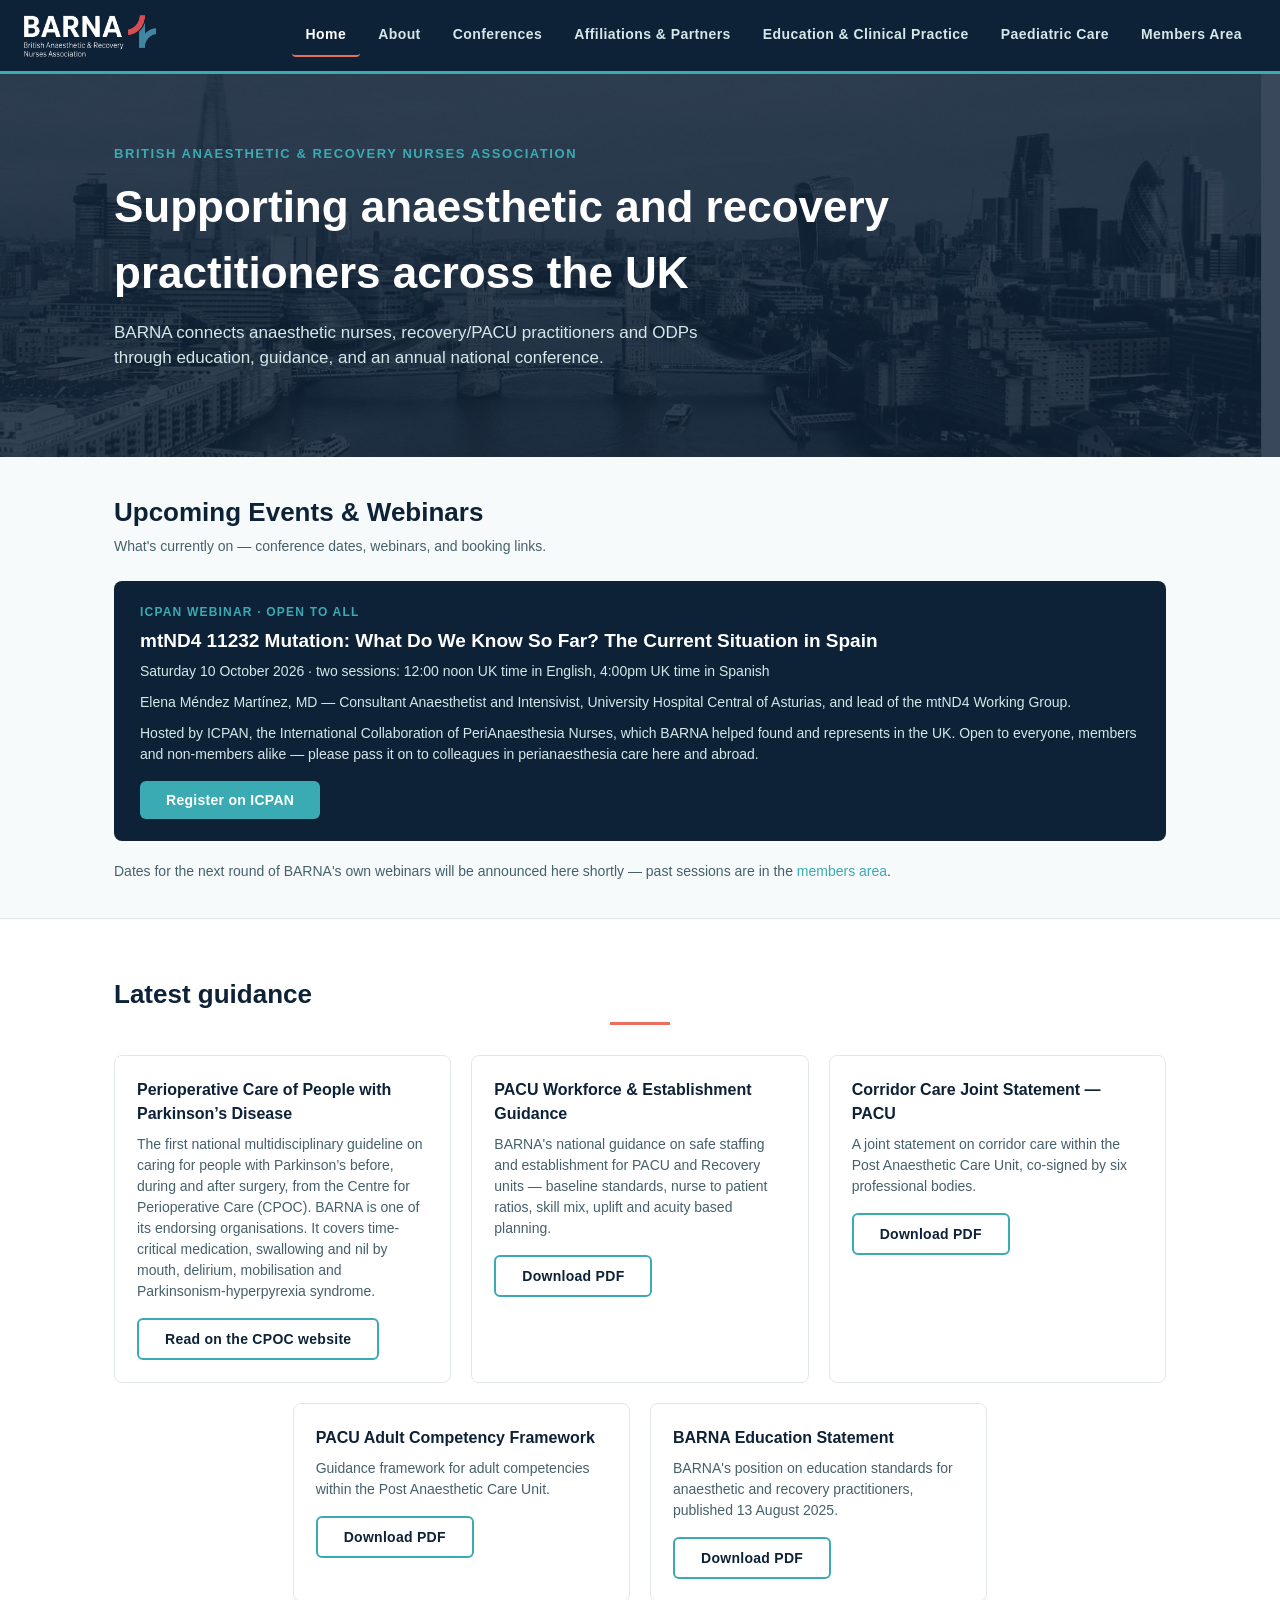
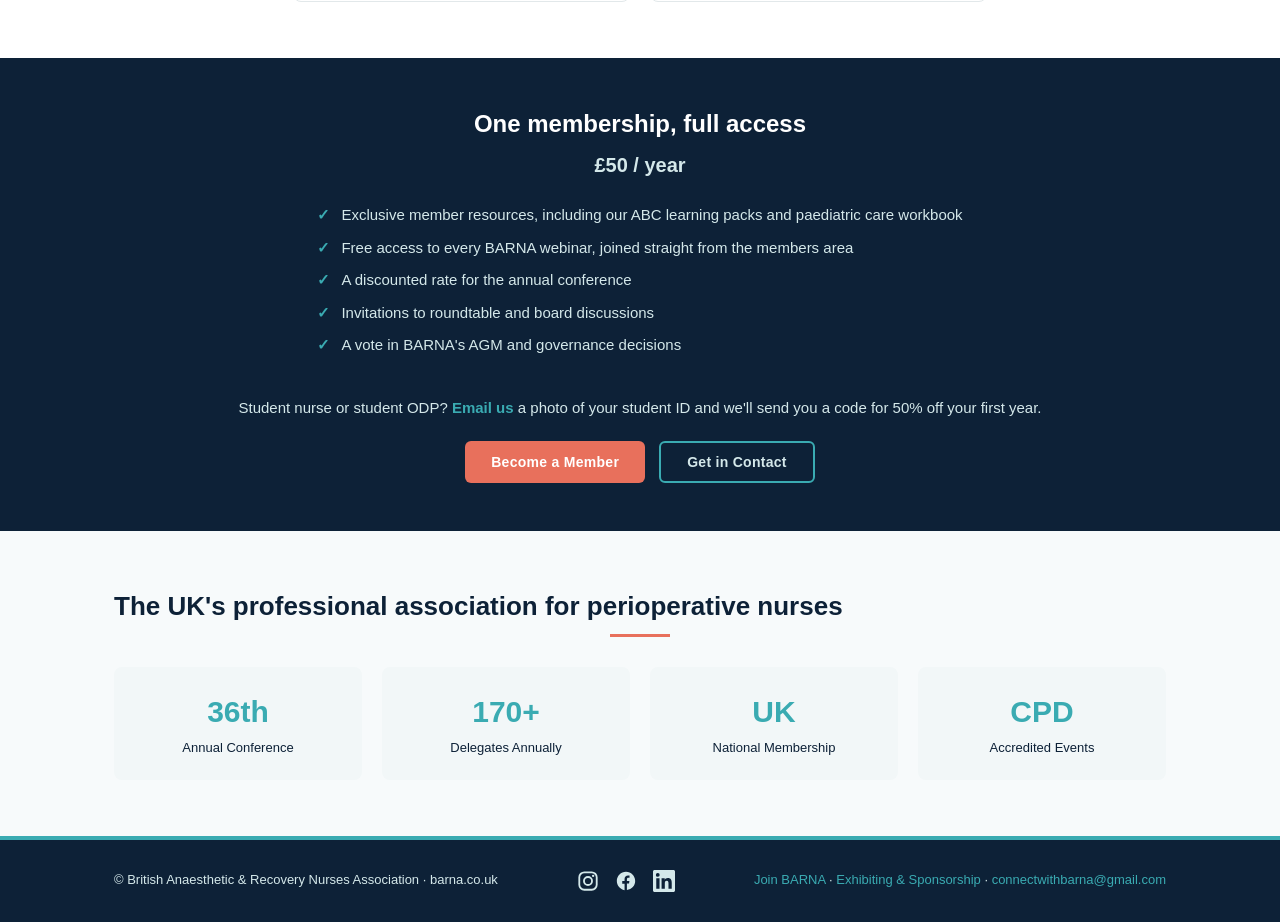
==== index.html @ 49cfc8c9 "Lay out Latest guidance as three per row, short row centred Five cards in an auto-fit grid gave four" ====
<!DOCTYPE html>
<html lang="en">
<head>
<meta charset="UTF-8">
<meta name="viewport" content="width=device-width, initial-scale=1.0">
<title>BARNA — British Anaesthetic &amp; Recovery Nurses Association</title>
<link rel="stylesheet" href="css/style.css">
<script data-memberstack-app="app_cmrummrg0005e0su88onb4fmk"
        src="https://static.memberstack.com/scripts/v2/memberstack.js"
        type="text/javascript">
</script>
</head>
<body>

<!-- ============ SHARED HEADER — paste identically at the top of every page ============ -->
<header class="site-header">
  <div class="nav-inner">
    <a class="logo-link" href="index.html">
      <img src="images/barna-logo.png" alt="BARNA — British Anaesthetic & Recovery Nurses Association">
    </a>
    <nav class="site-nav">
      <ul>
        <li><a href="index.html" class="current">Home</a></li>
        <li><a href="about.html">About</a></li>
        <li><a href="conferences.html">Conferences</a></li>
        <li><a href="affiliations.html">Affiliations &amp; Partners</a></li>
        <li><a href="education-clinical.html">Education &amp; Clinical Practice</a></li>
        <li><a href="paediatric.html">Paediatric Care</a></li>
        <li><a href="members.html">Members Area</a></li>
      </ul>
    </nav>
  </div>
</header>
<!-- ============ END SHARED HEADER ============ -->


<!-- ============ HERO ============ -->
<section class="hero">
  <div class="wrap">
    <div class="hero-eyebrow">BRITISH ANAESTHETIC &amp; RECOVERY NURSES ASSOCIATION</div>
    <h1>Supporting anaesthetic and recovery<br>practitioners across the UK</h1>
    <p class="lead">
      BARNA connects anaesthetic nurses, recovery/PACU practitioners and ODPs
      through education, guidance, and an annual national conference.
    </p>
  </div>
</section>


<!-- ============================================================
     EVENTS & WEBINARS — this is now THE one place to update.
     Add a notice-card block for each live conference/webinar,
     delete it once it's passed. Nothing else on the site needs
     touching when an event changes.
     ============================================================ -->
<section class="notices">
  <div class="wrap">
    <h2 class="section-title" style="margin-bottom:4px;">Upcoming Events &amp; Webinars</h2>
    <p style="color:#45606b; font-size:14px; margin:0 0 24px;">What's currently on — conference dates, webinars, and booking links.</p>

    <!-- EDIT: one notice-card per live event. Copy the block below for each event, delete it once it's passed.
         When nothing is on, leave the "coming soon" card in its place so the section is never empty.

    <div class="notice-card">
      <div>
        <div class="label">UPCOMING WEBINAR</div>
        <h3>Webinar title</h3>
        <p>Day DD Month YYYY &middot; Online via Microsoft Teams</p>
      </div>
      <a href="members.html" class="btn btn-teal">Join in the members area</a>
    </div>
    -->

    <!-- NOTE: this ICPAN webinar is deliberately repeated in the members area on
         members.html ("Upcoming Partner Webinar"). ICPAN asked for it to be shared as
         widely as possible, so it is public here as well as gated there. It is the one
         event that lives in two places — delete BOTH blocks once 10 Oct 2026 has passed. -->
    <div class="notice-card">
      <div>
        <div class="label">ICPAN WEBINAR &middot; OPEN TO ALL</div>
        <h3>mtND4 11232 Mutation: What Do We Know So Far? The Current Situation in Spain</h3>
        <p>Saturday 10 October 2026 &middot; two sessions: 12:00 noon UK time in English, 4:00pm UK time in Spanish</p>
        <p style="margin-top:10px;">Elena M&eacute;ndez Mart&iacute;nez, MD &mdash; Consultant Anaesthetist and Intensivist, University Hospital Central of Asturias, and lead of the mtND4 Working Group.</p>
        <p style="margin-top:10px;">Hosted by ICPAN, the International Collaboration of PeriAnaesthesia Nurses, which BARNA helped found and represents in the UK. Open to everyone, members and non-members alike &mdash; please pass it on to colleagues in perianaesthesia care here and abroad.</p>
      </div>
      <a href="https://www.icpan.org/webinar---10-oct-2026.html" target="_blank" rel="noopener" class="btn btn-teal">Register on ICPAN</a>
    </div>

    <p style="color:#45606b; font-size:14px; margin:20px 0 0;">Dates for the next round of BARNA's own webinars will be announced here shortly &mdash; past sessions are in the <a href="members.html" style="color:var(--teal);">members area</a>.</p>
  </div>
</section>


<!-- ============ RESOURCES / DOWNLOADS ============ -->
<section>
  <div class="wrap">
    <h2 class="section-title">Latest guidance</h2>
    <hr class="section-divider">
    <div class="resource-grid guidance-grid">
      <div class="resource-card">
        <h4>Perioperative Care of People with Parkinson&rsquo;s Disease</h4>
        <p>The first national multidisciplinary guideline on caring for people with Parkinson&rsquo;s before, during and after surgery, from the Centre for Perioperative Care (CPOC). BARNA is one of its endorsing organisations. It covers time-critical medication, swallowing and nil by mouth, delirium, mobilisation and Parkinsonism-hyperpyrexia syndrome.</p>
        <a href="https://www.cpoc.org.uk/guidelines-resources-guidelines/clinical-guideline-perioperative-care-people-parkinsons-disease" class="btn btn-outline" style="color:var(--navy); border-color:var(--teal);" target="_blank" rel="noopener">Read on the CPOC website</a>
      </div>
      <div class="resource-card">
        <h4>PACU Workforce &amp; Establishment Guidance</h4>
        <p>BARNA's national guidance on safe staffing and establishment for PACU and Recovery units &mdash; baseline standards, nurse to patient ratios, skill mix, uplift and acuity based planning.</p>
        <a href="files/barna_workforce_establishment_guidance_pacu_2026.pdf" class="btn btn-outline" style="color:var(--navy); border-color:var(--teal);" target="_blank" rel="noopener">Download PDF</a>
      </div>
      <div class="resource-card">
        <h4>Corridor Care Joint Statement — PACU</h4>
        <p>A joint statement on corridor care within the Post Anaesthetic Care Unit, co-signed by six professional bodies.</p>
        <a href="files/barna_joint_statement_corridor_care_pacu_2026.pdf" class="btn btn-outline" style="color:var(--navy); border-color:var(--teal);" target="_blank" rel="noopener">Download PDF</a>
      </div>
      <div class="resource-card">
        <h4>PACU Adult Competency Framework</h4>
        <p>Guidance framework for adult competencies within the Post Anaesthetic Care Unit.</p>
        <a href="files/adult_pacu_competencies_barna.pdf" class="btn btn-outline" style="color:var(--navy); border-color:var(--teal);" target="_blank" rel="noopener">Download PDF</a>
      </div>
      <div class="resource-card">
        <h4>BARNA Education Statement</h4>
        <p>BARNA's position on education standards for anaesthetic and recovery practitioners, published 13 August 2025.</p>
        <a href="assets/documents/barna_-_education_statement_-_final_version_13.08.2025.pdf" class="btn btn-outline" style="color:var(--navy); border-color:var(--teal);" target="_blank" rel="noopener">Download PDF</a>
      </div>
    </div>
  </div>
</section>


<!-- ============ CTA BAND ============ -->
<section class="cta-band">
  <div class="wrap">
    <h2>One membership, full access</h2>
    <p class="cta-price">£50 / year</p>
    <ul class="cta-benefits">
      <li>Exclusive member resources, including our ABC learning packs and paediatric care workbook</li>
      <li>Free access to every BARNA webinar, joined straight from the members area</li>
      <li>A discounted rate for the annual conference</li>
      <li>Invitations to roundtable and board discussions</li>
      <li>A vote in BARNA's AGM and governance decisions</li>
    </ul>
    <p class="cta-student">Student nurse or student ODP? <a href="mailto:barnamemsec@gmail.com?subject=Student%20discount%20code">Email us</a> a photo of your student ID and we'll send you a code for 50% off your first year.</p>
    <div class="cta-actions">
      <a data-ms-modal="signup" data-ms-redirect="current-url" data-ms-price:add="prc_annual-barna-membership-3y5t08ng" href="#" class="btn btn-coral">Become a Member</a>
      <!-- EDIT: mailto works for a simple contact button; swap for a contact page link if you build one later -->
      <a href="mailto:connectwithbarna@gmail.com" class="btn btn-outline">Get in Contact</a>
    </div>
  </div>
</section>


<!-- ============ ABOUT / STATS ============ -->
<section style="background:#F7FAFB;">
  <div class="wrap">
    <h2 class="section-title">The UK's professional association for perioperative nurses</h2>
    <hr class="section-divider">
    <div class="stats-grid">
      <div class="stat-card"><div class="big">36th</div><div class="small">Annual Conference</div></div>
      <div class="stat-card"><div class="big">170+</div><div class="small">Delegates Annually</div></div>
      <div class="stat-card"><div class="big">UK</div><div class="small">National Membership</div></div>
      <div class="stat-card"><div class="big">CPD</div><div class="small">Accredited Events</div></div>
    </div>
  </div>
</section>


<!-- ============ SHARED FOOTER — paste identically at the bottom of every page ============ -->
<footer class="site-footer">
  <div class="wrap footer-inner">
    <div>&copy; British Anaesthetic &amp; Recovery Nurses Association &middot; barna.co.uk</div>

    <!-- Social links — icons are inline SVG so there are no extra image files
         to load and they inherit the brand colours from css/style.css -->
    <div class="footer-social">
      <a href="https://www.instagram.com/barnauknurses" target="_blank" rel="noopener" aria-label="BARNA on Instagram" title="Instagram">
        <svg viewBox="0 0 24 24" aria-hidden="true" focusable="false" fill="none" stroke="currentColor" stroke-width="2">
          <rect x="2.5" y="2.5" width="19" height="19" rx="5.5"/>
          <circle cx="12" cy="12" r="4.4"/>
          <circle cx="17.6" cy="6.4" r="1.3" fill="currentColor" stroke="none"/>
        </svg>
      </a>
      <a href="https://www.facebook.com/share/1EL6rZkJUF/" target="_blank" rel="noopener" aria-label="BARNA on Facebook" title="Facebook">
        <svg viewBox="0 0 24 24" aria-hidden="true" focusable="false" fill="currentColor">
          <path d="M22 12.06C22 6.5 17.52 2 12 2S2 6.5 2 12.06c0 5 3.66 9.15 8.44 9.94v-7.03H7.9v-2.9h2.54V9.85c0-2.51 1.49-3.9 3.77-3.9.78 0 1.63.14 1.63.14v2.46h-1.24c-1.22 0-1.6.76-1.6 1.54v1.85h2.72l-.43 2.9h-2.29v7.03C18.34 21.21 22 17.06 22 12.06Z"/>
        </svg>
      </a>
      <a href="https://www.linkedin.com/company/barna-british-anaesthetic-recovery-nurses-association/" target="_blank" rel="noopener" aria-label="BARNA on LinkedIn" title="LinkedIn">
        <svg viewBox="0 0 24 24" aria-hidden="true" focusable="false" fill="currentColor">
          <path d="M20.45 20.45h-3.56v-5.57c0-1.33-.03-3.04-1.85-3.04-1.86 0-2.14 1.45-2.14 2.94v5.67H9.35V9h3.41v1.56h.05c.47-.9 1.63-1.85 3.36-1.85 3.6 0 4.27 2.37 4.27 5.45v6.29ZM5.34 7.43a2.07 2.07 0 1 1 0-4.13 2.07 2.07 0 0 1 0 4.13Zm1.78 13.02H3.55V9h3.57v11.45ZM22.22 0H1.77C.79 0 0 .77 0 1.72v20.56C0 23.23.79 24 1.77 24h20.45c.98 0 1.78-.77 1.78-1.72V1.72C24 .77 23.2 0 22.22 0Z"/>
        </svg>
      </a>
    </div>

    <div>
      <a href="#" data-ms-modal="signup" data-ms-price:add="prc_annual-barna-membership-3y5t08ng" data-ms-redirect="current-url">Join BARNA</a> &middot;
      <!-- links straight to Adela's email for exhibition/sponsorship enquiries -->
      <a href="mailto:danciuadela@gmail.com">Exhibiting &amp; Sponsorship</a> &middot;
      <a href="mailto:connectwithbarna@gmail.com">connectwithbarna@gmail.com</a>
    </div>
  </div>
</footer>
<!-- ============ END SHARED FOOTER ============ -->

</body>
</html>
---- css/style.css ----
/* ============================================
   BARNA site — shared stylesheet
   Used by every page. Edit once here, and every
   page that links to this file updates together.
   ============================================ */

:root {
  --navy: #0D2137;
  --navy-light: #16324c;
  --teal: #3AABB2;
  --coral: #E8705C;
  --offwhite: #D4E8EA;
  --font: Calibri, "Trebuchet MS", Arial, sans-serif;
  --max-width: 1100px;
}

* { box-sizing: border-box; }

body {
  margin: 0;
  font-family: var(--font);
  background: #ffffff;
  color: var(--navy);
  line-height: 1.5;
}

img { max-width: 100%; display: block; }

a { color: inherit; text-decoration: none; }

.wrap {
  max-width: var(--max-width);
  margin: 0 auto;
  padding: 0 24px;
}

/* ---------- Top bar ---------- */
.topbar {
  background: var(--coral);
  color: #fff;
  font-size: 13px;
  letter-spacing: 0.06em;
  text-align: center;
  padding: 6px 12px;
}

/* ---------- Header / nav ---------- */
header.site-header {
  background: var(--navy);
  border-bottom: 3px solid var(--teal);
}

.nav-inner {
  display: flex;
  align-items: center;
  justify-content: space-between;
  flex-wrap: wrap;
  gap: 16px;
  padding: 14px 24px;
}

.logo-link img { height: 42px; width: auto; }

nav.site-nav ul {
  list-style: none;
  display: flex;
  flex-wrap: wrap;
  gap: 4px;
  margin: 0;
  padding: 0;
}

nav.site-nav a {
  display: inline-block;
  color: var(--offwhite);
  font-weight: bold;
  font-size: 14px;
  letter-spacing: 0.03em;
  padding: 10px 14px;
  border-radius: 4px;
  transition: background 0.15s ease;
}

nav.site-nav a:hover,
nav.site-nark a:focus-visible {
  background: rgba(255,255,255,0.1);
}

nav.site-nav a.current {
  color: #fff;
  border-bottom: 2px solid var(--coral);
}

/* ---------- Buttons ---------- */
.btn {
  display: inline-flex;
  align-items: center;
  justify-content: center;
  line-height: 1;
  padding: 12px 26px;
  border-radius: 6px;
  font-weight: bold;
  font-size: 14px;
  letter-spacing: 0.02em;
  border: none;
  cursor: pointer;
}
.btn-coral { background: var(--coral); color: #fff; }
.btn-teal  { background: var(--teal);  color: #fff; }
.btn-outline {
  background: transparent;
  color: var(--offwhite);
  border: 2px solid var(--teal);
}
.btn:hover { filter: brightness(1.08); }

/* ---------- Hero ---------- */
.hero {
  position: relative;
  background: var(--navy);
  color: #fff;
  padding: 70px 0 60px;
  overflow: hidden;
}
.hero::before {
  content: "";
  position: absolute;
  inset: 0;
  background: url("../images/skyline.jpg") center / cover;
  opacity: 0.18;
  filter: grayscale(60%) saturate(70%);
}
.hero .wrap { position: relative; z-index: 1; }
.hero-eyebrow {
  color: var(--teal);
  font-weight: bold;
  letter-spacing: 0.12em;
  font-size: 13px;
  margin-bottom: 10px;
}
.hero h1 {
  font-size: clamp(28px, 4vw, 44px);
  margin: 0 0 14px;
}
.hero p.lead {
  color: var(--offwhite);
  max-width: 640px;
  font-size: 17px;
  margin: 0 0 26px;
}
.hero .hero-actions { display: flex; gap: 12px; flex-wrap: wrap; }

/* ---------- Notices ---------- */
.notices {
  background: #F7FAFB;
  padding: 36px 0;
  border-bottom: 1px solid #e2e8ea;
}
.notice-card {
  background: var(--navy);
  color: #fff;
  border-radius: 8px;
  padding: 22px 26px;
  display: flex;
  justify-content: space-between;
  align-items: center;
  flex-wrap: wrap;
  gap: 16px;
}
.notice-card .label {
  color: var(--teal);
  font-weight: bold;
  font-size: 12px;
  letter-spacing: 0.1em;
  margin-bottom: 6px;
}
.notice-card > div > h3 { margin: 0 0 6px; font-size: 19px; color: #fff; }
.notice-card p { margin: 0; color: var(--offwhite); font-size: 14px; }

/* ---------- Section basics ---------- */
section { padding: 56px 0; }
.section-title {
  font-size: 26px;
  margin: 0 0 8px;
  color: var(--navy);
}
.section-divider {
  width: 60px;
  height: 3px;
  background: var(--coral);
  margin-bottom: 30px;
  border: none;
}

/* ---------- Stats ---------- */
.stats-grid {
  display: grid;
  grid-template-columns: repeat(4, 1fr);
  gap: 20px;
}
.stat-card {
  background: #F2F7F8;
  border-radius: 8px;
  padding: 22px;
  text-align: center;
}
.stat-card .big { font-size: 30px; font-weight: bold; color: var(--teal); }
.stat-card .small { font-size: 13px; color: var(--navy); margin-top: 4px; }

/* ---------- Resource / download cards ---------- */
.resource-grid {
  display: grid;
  grid-template-columns: repeat(auto-fit, minmax(220px, 1fr));
  gap: 20px;
}
.resource-card {
  border: 1px solid #e2e8ea;
  border-radius: 8px;
  padding: 22px;
}
/* Latest guidance: three per row, with a short last row centred rather
   than left hanging (5 cards = 3 + 2). Steps down to 2, then 1. */
.resource-grid.guidance-grid {
  display: flex;
  flex-wrap: wrap;
  justify-content: center;
}
.guidance-grid .resource-card { flex: 0 1 calc((100% - 40px) / 3); box-sizing: border-box; }
@media (max-width: 900px) {
  .guidance-grid .resource-card { flex-basis: calc((100% - 20px) / 2); }
}
@media (max-width: 560px) {
  .guidance-grid .resource-card { flex-basis: 100%; }
}
.resource-card h4 { margin: 0 0 8px; }
.resource-card p { color: #45606b; font-size: 14px; margin: 0 0 16px; }

/* ---------- CTA band ---------- */
.cta-band {
  background: var(--navy);
  color: #fff;
  text-align: center;
  padding: 48px 0;
}
.cta-band h2 { margin: 0 0 8px; }
.cta-price { font-size: 20px; font-weight: bold; color: var(--offwhite); margin: 0 0 24px; }

/* ---------- Webinar shared bits (Members Area) ---------- */
.webinar-date {
  color: var(--teal);
  font-weight: bold;
  font-size: 12px;
  letter-spacing: 0.05em;
  text-transform: uppercase;
}
.webinar-speaker { color: var(--navy); font-size: 13px; font-weight: bold; margin: 0 0 6px; }
.webinar-links { margin-top: 8px; }
.webinar-links a { color: var(--teal); font-weight: bold; font-size: 14px; margin-right: 20px; }

/* ---------- Webinar recordings & resources (things you can watch/download) ---------- */
.recording-list {
  list-style: none;
  padding: 0;
  margin: 18px 0 0;
  display: grid;
  gap: 10px;
}
.recording-list li {
  border: 1px solid #e2e8ea;
  border-radius: 8px;
  padding: 14px 16px;
  font-size: 15px;
  color: var(--navy);
}
.recording-list .recording-speaker {
  display: block;
  color: #45606b;
  font-size: 13px;
  margin-top: 2px;
}

/* ---------- Past webinar archive (collapsed by default to keep the page short) ---------- */
.webinar-archive {
  display: grid;
  gap: 8px;
  margin-top: 18px;
}
.webinar-archive details {
  border: 1px solid #e2e8ea;
  border-radius: 8px;
  padding: 0 16px;
}
.webinar-archive summary {
  cursor: pointer;
  padding: 12px 0;
  color: var(--navy);
  font-size: 15px;
  font-weight: bold;
}
.webinar-archive summary .webinar-date { display: block; margin-bottom: 3px; }
.webinar-archive .archive-tag {
  display: inline-block;
  background: var(--teal);
  color: #fff;
  font-size: 11px;
  font-weight: bold;
  letter-spacing: 0.03em;
  padding: 2px 9px;
  border-radius: 999px;
  margin-left: 6px;
  white-space: nowrap;
}
.webinar-archive .archive-body { padding: 0 0 14px; }
.webinar-archive .archive-body p { color: #45606b; font-size: 14px; margin: 0; }
.cta-benefits {
  list-style: none;
  display: inline-block;
  text-align: left;
  padding: 0;
  margin: 0 0 30px;
}
.cta-benefits li {
  position: relative;
  padding-left: 24px;
  margin-bottom: 10px;
  color: var(--offwhite);
  font-size: 15px;
}
.cta-benefits li::before {
  content: "✓";
  position: absolute;
  left: 0;
  color: var(--teal);
  font-weight: bold;
}
.cta-actions { display: flex; justify-content: center; gap: 14px; flex-wrap: wrap; }
.cta-student { margin: 0 0 22px; font-size: 15px; color: var(--offwhite); }
.cta-student a { color: var(--teal); font-weight: bold; }

.promo-code-line { margin: 0 0 24px; font-size: 15px; color: var(--offwhite); }
.promo-code {
  display: inline-block;
  background: var(--teal);
  color: var(--navy);
  font-weight: bold;
  letter-spacing: 0.04em;
  padding: 3px 10px;
  border-radius: 6px;
  margin: 0 2px;
}

/* ---------- Content pages (About / Education & Clinical Practice) ---------- */
.page-header {
  background: var(--navy);
  color: #fff;
  padding: 44px 0 34px;
}
.page-header h1 { margin: 0 0 10px; font-size: clamp(26px, 3.4vw, 36px); }
.page-header p.lead { color: var(--offwhite); max-width: 640px; margin: 0; font-size: 15px; }
.header-login { margin: 20px 0 0; text-align: center; }

.jump-nav {
  display: flex;
  flex-wrap: wrap;
  gap: 8px;
  margin-top: 22px;
  padding: 0;
  list-style: none;
}
.jump-nav a {
  display: inline-block;
  font-size: 13px;
  font-weight: bold;
  padding: 7px 14px;
  border-radius: 999px;
  border: 1px solid var(--teal);
  color: var(--offwhite);
}
.jump-nav a:hover { background: rgba(255,255,255,0.1); }

.content-section { padding: 44px 0; border-bottom: 1px solid #e2e8ea; }
.content-section:last-of-type { border-bottom: none; }
.content-section h2 { font-size: 22px; margin: 0 0 6px; color: var(--navy); }
.content-section h3 { font-size: 17px; margin: 28px 0 6px; color: var(--navy); }
.content-section > p { color: #45606b; font-size: 15px; max-width: 720px; }

.aims-list, .doc-list, .affiliation-list {
  list-style: none;
  padding: 0;
  margin: 16px 0 0;
  display: grid;
  gap: 10px;
}
.aims-list li, .doc-list li, .affiliation-list li {
  border: 1px solid #e2e8ea;
  border-radius: 8px;
  padding: 14px 16px;
  font-size: 14px;
  color: var(--navy);
}
.doc-list li a, .affiliation-list li a { color: var(--teal); font-weight: bold; }
.doc-list .doc-meta, .affiliation-list .affil-meta { display: block; color: #45606b; font-size: 13px; margin-top: 4px; }

.affiliation-list li { display: flex; align-items: flex-start; gap: 14px; }
.affil-badge {
  flex: none;
  width: 60px;
  height: 42px;
  border-radius: 6px;
  background: var(--navy);
  color: var(--offwhite);
  display: flex;
  align-items: center;
  justify-content: center;
  text-align: center;
  font-weight: bold;
  font-size: 12px;
  letter-spacing: 0.01em;
  line-height: 1.1;
}
.affil-body { flex: 1; }

@media (max-width: 480px) {
  .affil-badge { width: 48px; height: 36px; font-size: 11px; }
}
.affil-badge--logo {
  width: auto;
  max-width: 140px;
  background: #fff;
  border: 1px solid #e2e8ea;
  padding: 6px 10px;
}
.affil-badge--logo img { width: auto; max-width: 100%; max-height: 100%; object-fit: contain; }

.team-grid {
  display: grid;
  grid-template-columns: repeat(3, 1fr);
  gap: 4px 24px;
  margin-top: 18px;
  list-style: none;
  padding: 0;
}
.team-grid li {
  font-size: 14px;
  padding: 9px 0;
  border-bottom: 1px solid #eef2f3;
}
.team-grid .role { display: block; color: #45606b; font-size: 13px; margin-top: 2px; }

table.data-table { width: 100%; border-collapse: collapse; margin-top: 18px; font-size: 14px; }
table.data-table th, table.data-table td { text-align: left; padding: 10px 12px; border-bottom: 1px solid #e2e8ea; }
table.data-table th {
  color: var(--navy);
  font-size: 12px;
  letter-spacing: 0.05em;
  text-transform: uppercase;
}

.faq-item {
  border: 1px solid #e2e8ea;
  border-radius: 8px;
  margin-top: 12px;
  padding: 4px 16px;
}
.faq-item summary { cursor: pointer; font-weight: bold; padding: 12px 0; color: var(--navy); }
.faq-item p { margin: 0 0 14px; }

.needs-content {
  display: inline-block;
  background: #FFF3D6;
  border: 1px solid #E8C468;
  color: #7A5B12;
  font-size: 12px;
  font-weight: bold;
  letter-spacing: 0.03em;
  padding: 3px 10px;
  border-radius: 999px;
  margin: 10px 0 0;
}

@media (max-width: 720px) {
  .team-grid { grid-template-columns: 1fr 1fr; }
}
@media (max-width: 480px) {
  .team-grid { grid-template-columns: 1fr; }
}

/* ---------- Footer ---------- */
footer.site-footer {
  background: var(--navy);
  border-top: 4px solid var(--teal);
  color: var(--offwhite);
  padding: 30px 0;
  font-size: 13px;
}
.footer-inner {
  display: flex;
  justify-content: space-between;
  flex-wrap: wrap;
  gap: 10px;
}
.footer-inner a { color: var(--teal); }

/* Social icons — inline SVG, so they take their colour from the link */
.footer-social {
  display: flex;
  align-items: center;
  gap: 16px;
}
.footer-social a {
  display: inline-flex;
  line-height: 0;
  color: var(--offwhite);
  transition: color .15s ease, transform .15s ease;
}
.footer-social a:hover,
.footer-social a:focus-visible {
  color: var(--coral);
  transform: translateY(-2px);
}
.footer-social svg {
  width: 22px;
  height: 22px;
}

/* Conference photo galleries — conferences.html.
   Images are pre-cropped to a consistent width on export, so the grid only
   needs to hold them to one aspect ratio to keep the rows tidy. */
.photo-grid {
  display: grid;
  grid-template-columns: repeat(auto-fill, minmax(230px, 1fr));
  gap: 10px;
  margin-top: 18px;
}
.photo-grid img {
  display: block;
  width: 100%;
  aspect-ratio: 4 / 3;
  object-fit: cover;
  border-radius: 8px;
}
.photo-credit {
  font-size: 13px;
  color: #45606b;
  margin-top: 10px;
}

/* ---------- Responsive ---------- */
@media (max-width: 720px) {
  .stats-grid { grid-template-columns: 1fr 1fr; }
  .nav-inner { flex-direction: column; align-items: flex-start; }
  .photo-grid { grid-template-columns: 1fr 1fr; }
}
@media (max-width: 480px) {
  .stats-grid { grid-template-columns: 1fr; }
  .photo-grid { grid-template-columns: 1fr; }
}
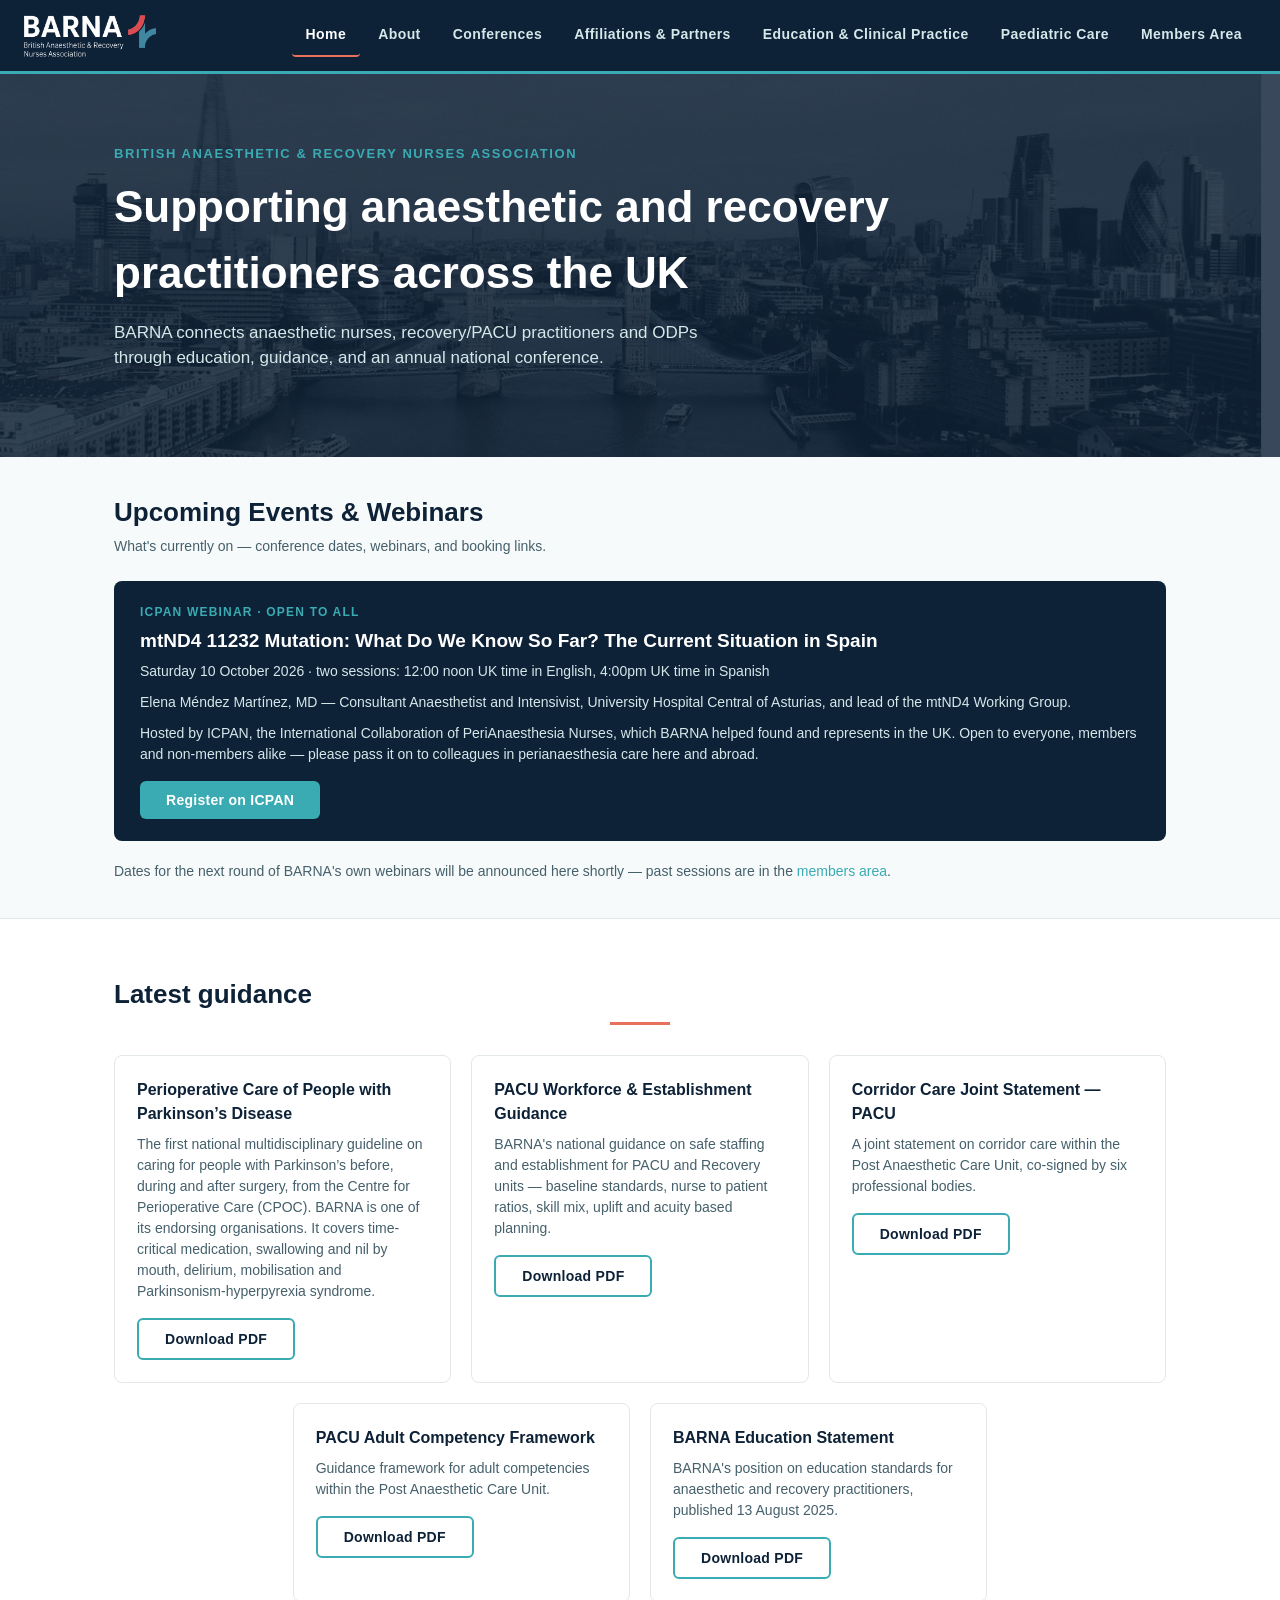
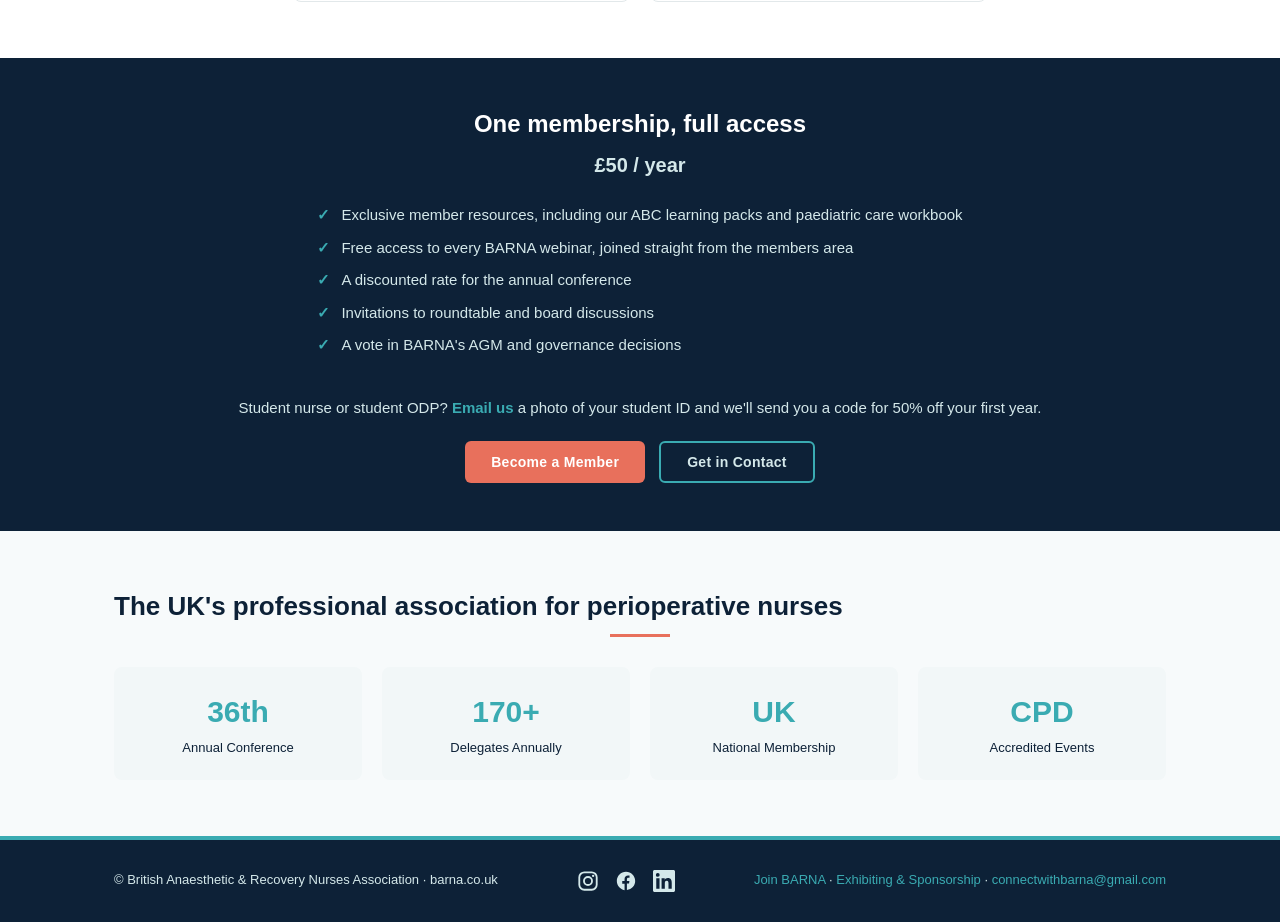
==== commit 6ff0b1f3: "Make the Parkinson's guideline card a direct PDF download Every other Latest guidance card downloads" ====
--- a/index.html
+++ b/index.html
@@ -100,7 +100,8 @@
       <div class="resource-card">
         <h4>Perioperative Care of People with Parkinson&rsquo;s Disease</h4>
         <p>The first national multidisciplinary guideline on caring for people with Parkinson&rsquo;s before, during and after surgery, from the Centre for Perioperative Care (CPOC). BARNA is one of its endorsing organisations. It covers time-critical medication, swallowing and nil by mouth, delirium, mobilisation and Parkinsonism-hyperpyrexia syndrome.</p>
-        <a href="https://www.cpoc.org.uk/guidelines-resources-guidelines/clinical-guideline-perioperative-care-people-parkinsons-disease" class="btn btn-outline" style="color:var(--navy); border-color:var(--teal);" target="_blank" rel="noopener">Read on the CPOC website</a>
+        <!-- Links straight to CPOC's PDF rather than a copy here, so it stays their current version. Their landing page, with the executive and management summaries: https://www.cpoc.org.uk/guidelines-resources-guidelines/clinical-guideline-perioperative-care-people-parkinsons-disease -->
+        <a href="https://www.cpoc.org.uk/sites/cpoc/files/documents/2026-10/Clinical_Guideline_for_Perioperative_Care_of_people_with_Parkinson%E2%80%99s_Disease.pdf" class="btn btn-outline" style="color:var(--navy); border-color:var(--teal);" target="_blank" rel="noopener">Download PDF</a>
       </div>
       <div class="resource-card">
         <h4>PACU Workforce &amp; Establishment Guidance</h4>
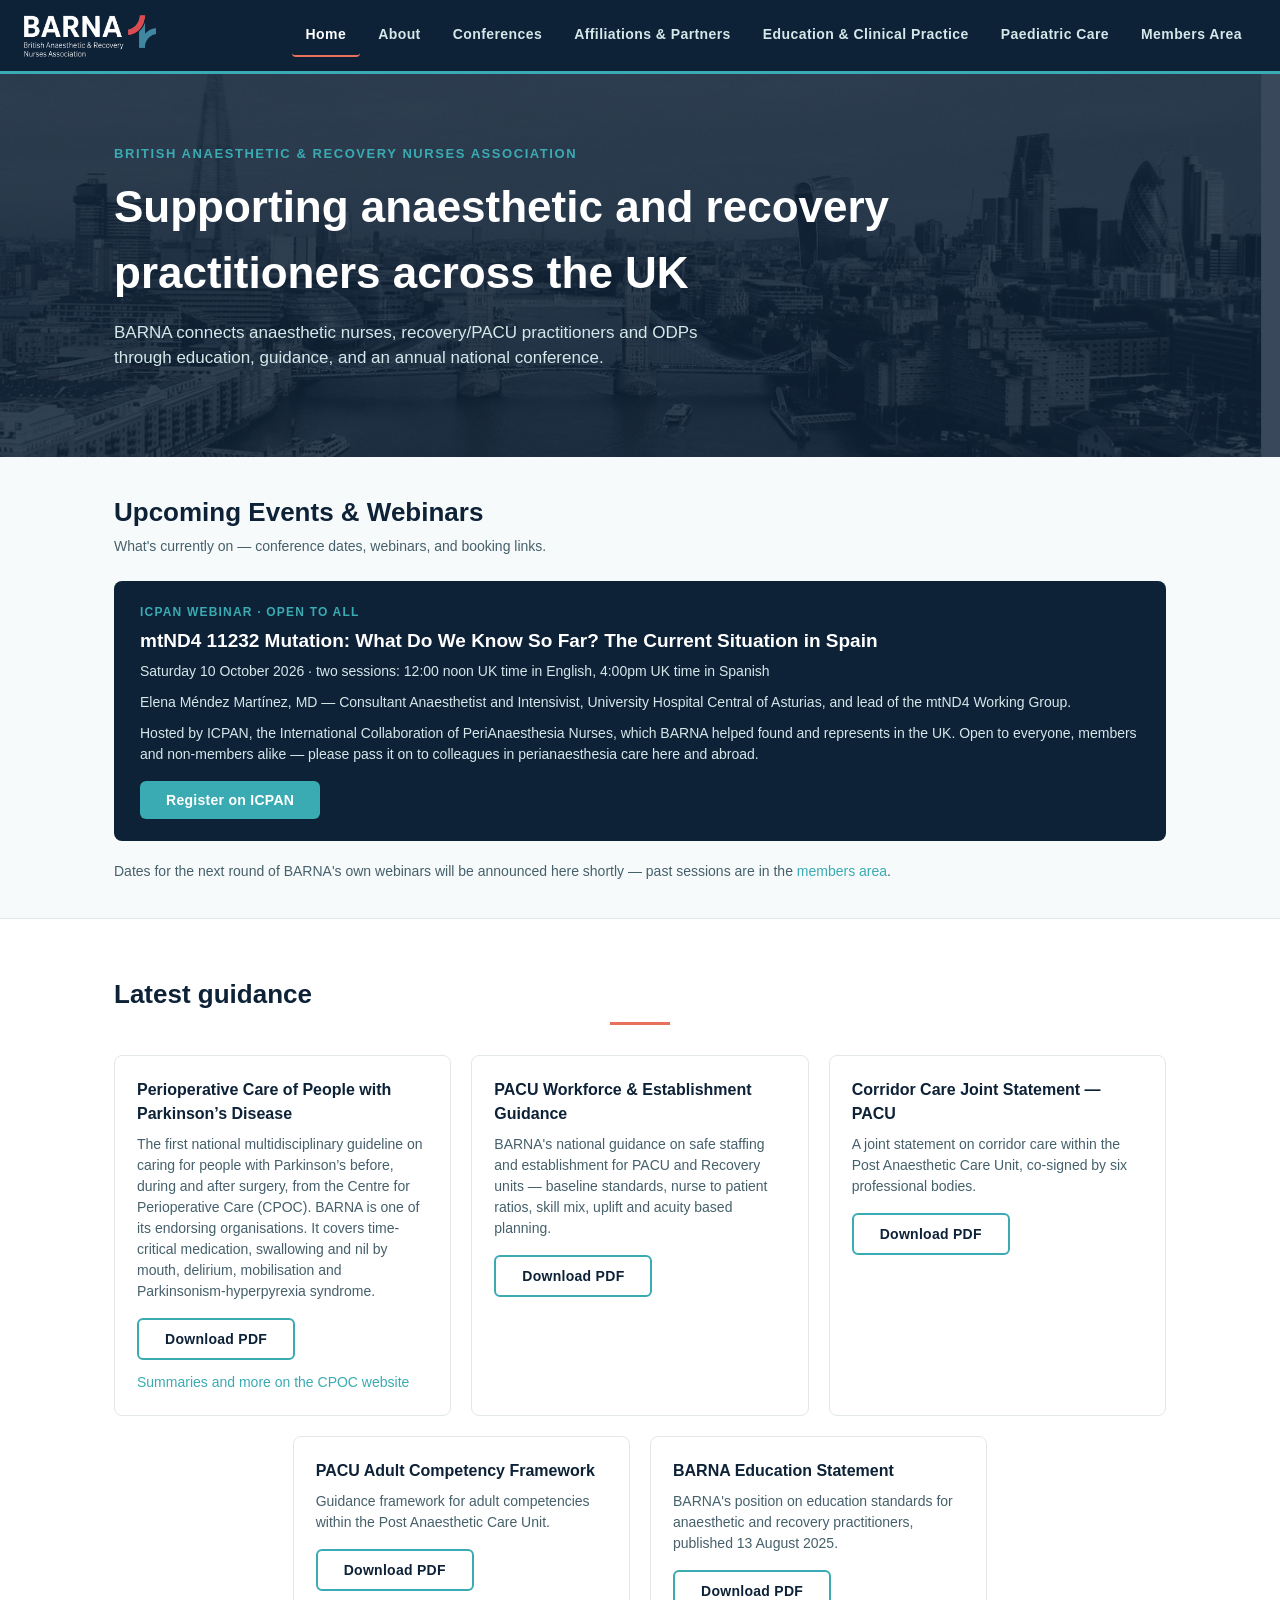
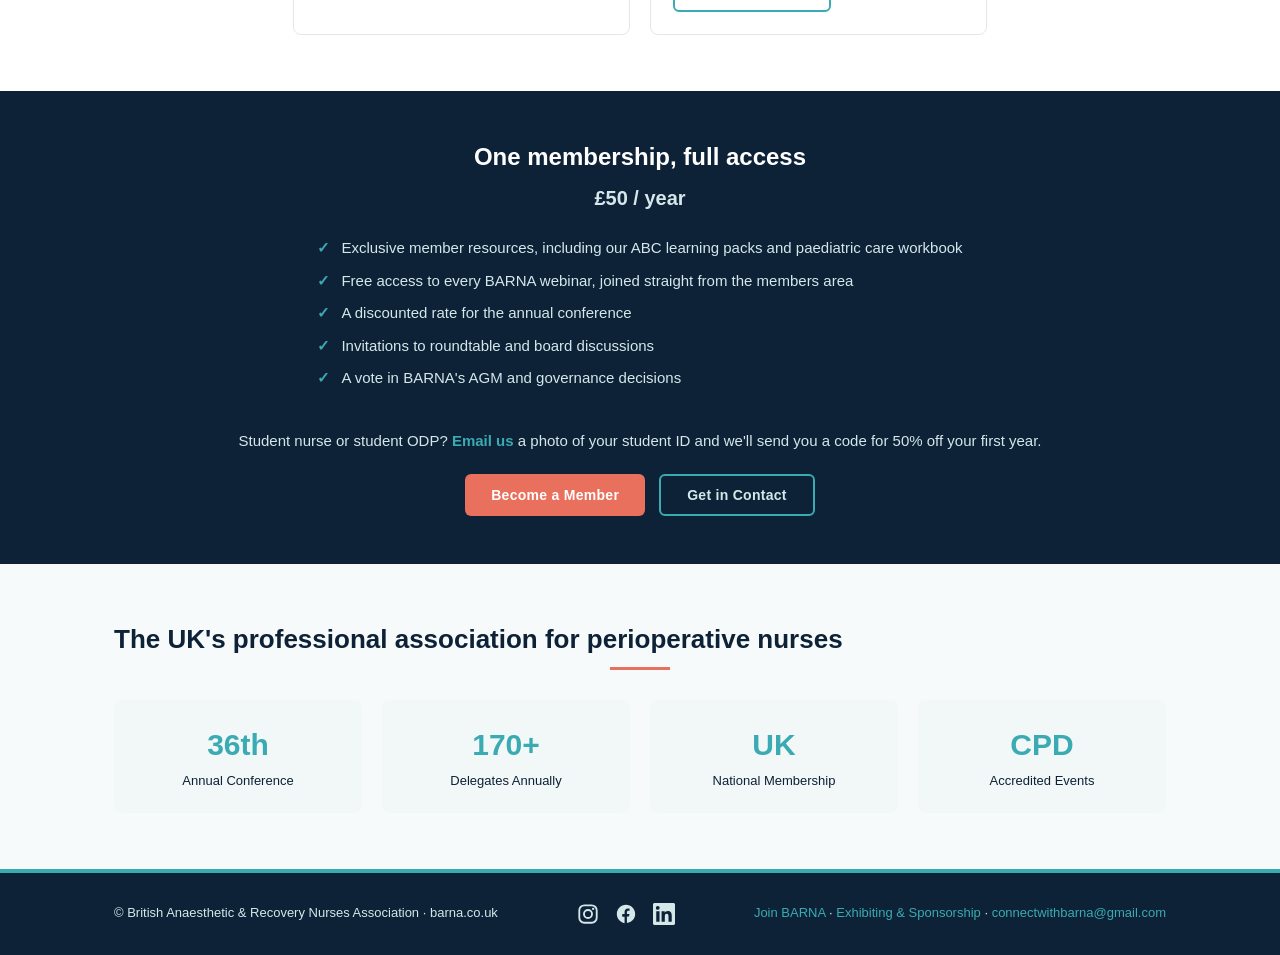
==== commit 5072fbba: "Link CPOC's Parkinson's guideline page under the download button The landing page carries the execut" ====
--- a/index.html
+++ b/index.html
@@ -100,8 +100,9 @@
       <div class="resource-card">
         <h4>Perioperative Care of People with Parkinson&rsquo;s Disease</h4>
         <p>The first national multidisciplinary guideline on caring for people with Parkinson&rsquo;s before, during and after surgery, from the Centre for Perioperative Care (CPOC). BARNA is one of its endorsing organisations. It covers time-critical medication, swallowing and nil by mouth, delirium, mobilisation and Parkinsonism-hyperpyrexia syndrome.</p>
-        <!-- Links straight to CPOC's PDF rather than a copy here, so it stays their current version. Their landing page, with the executive and management summaries: https://www.cpoc.org.uk/guidelines-resources-guidelines/clinical-guideline-perioperative-care-people-parkinsons-disease -->
+        <!-- Links straight to CPOC's PDF rather than a copy here, so it stays their current version. -->
         <a href="https://www.cpoc.org.uk/sites/cpoc/files/documents/2026-10/Clinical_Guideline_for_Perioperative_Care_of_people_with_Parkinson%E2%80%99s_Disease.pdf" class="btn btn-outline" style="color:var(--navy); border-color:var(--teal);" target="_blank" rel="noopener">Download PDF</a>
+        <p style="margin:12px 0 0;"><a href="https://www.cpoc.org.uk/guidelines-resources-guidelines/clinical-guideline-perioperative-care-people-parkinsons-disease" target="_blank" rel="noopener" style="color:var(--teal);">Summaries and more on the CPOC website</a></p>
       </div>
       <div class="resource-card">
         <h4>PACU Workforce &amp; Establishment Guidance</h4>
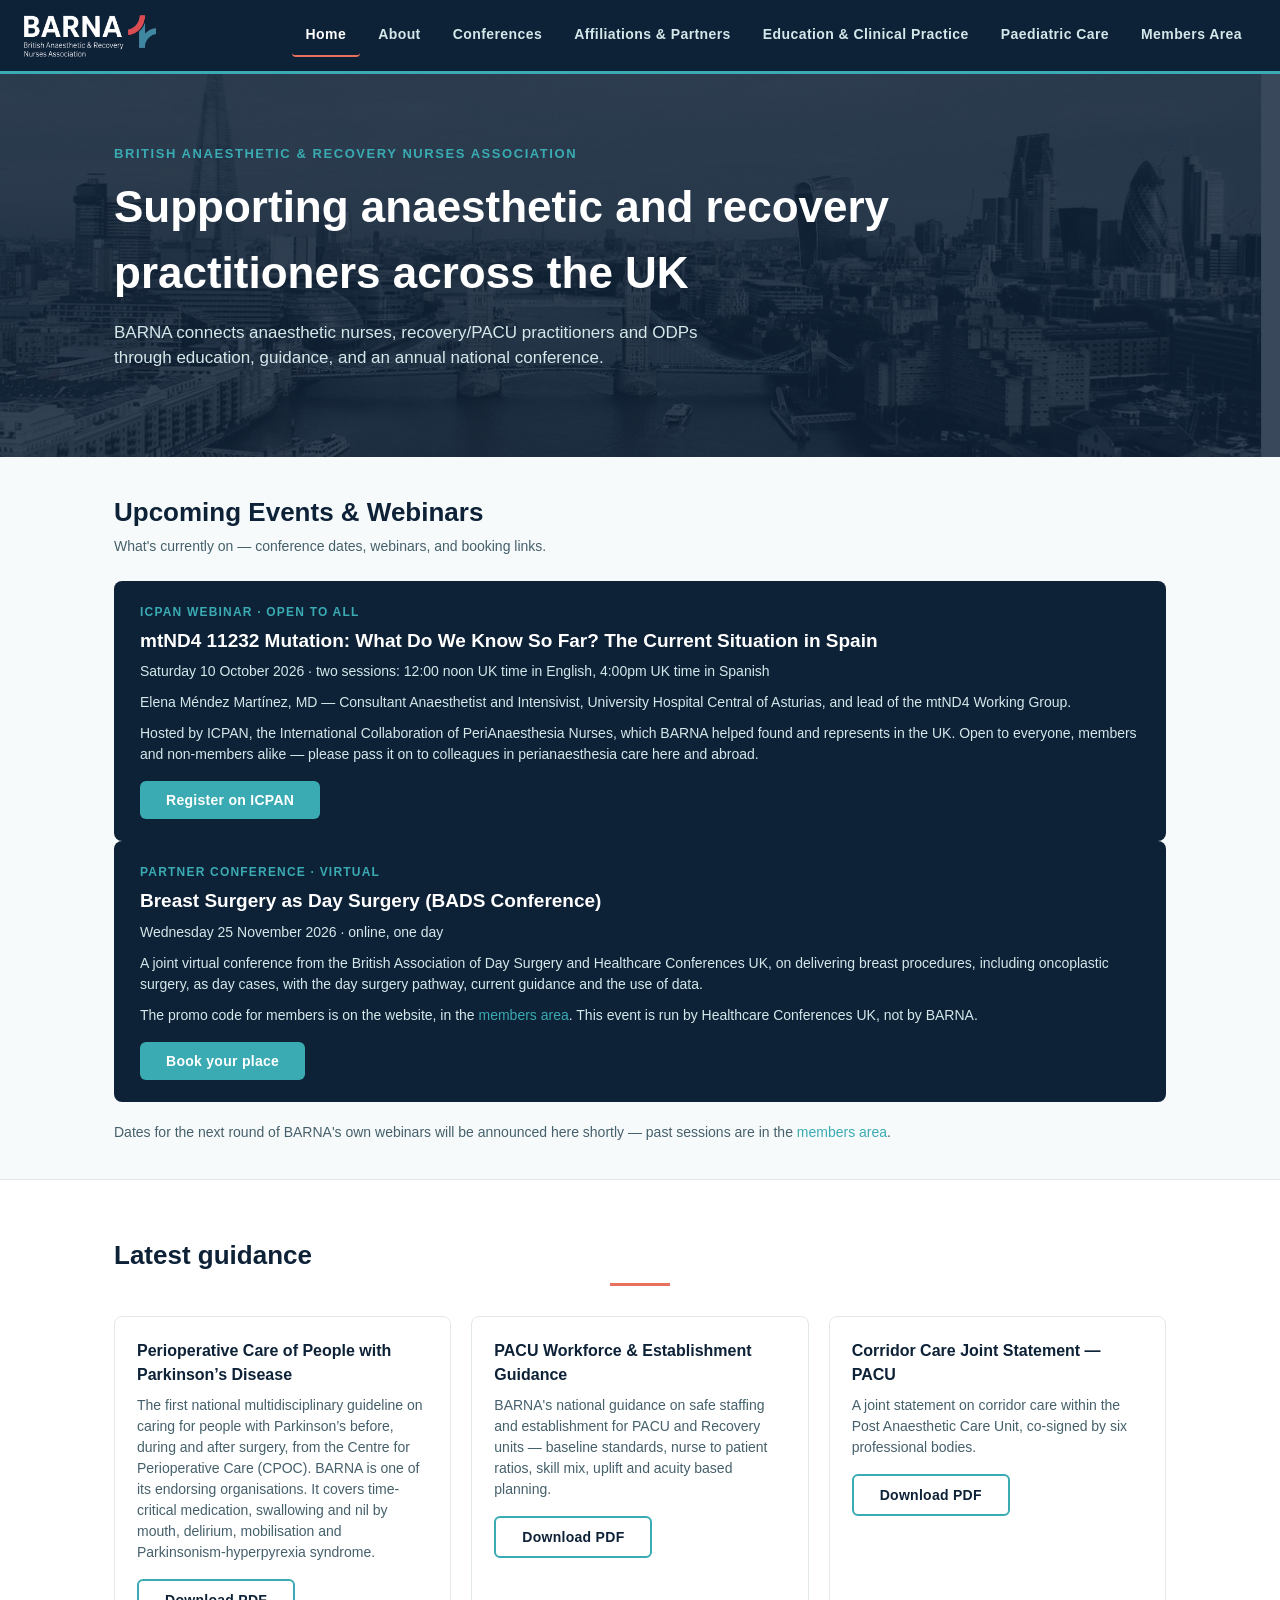
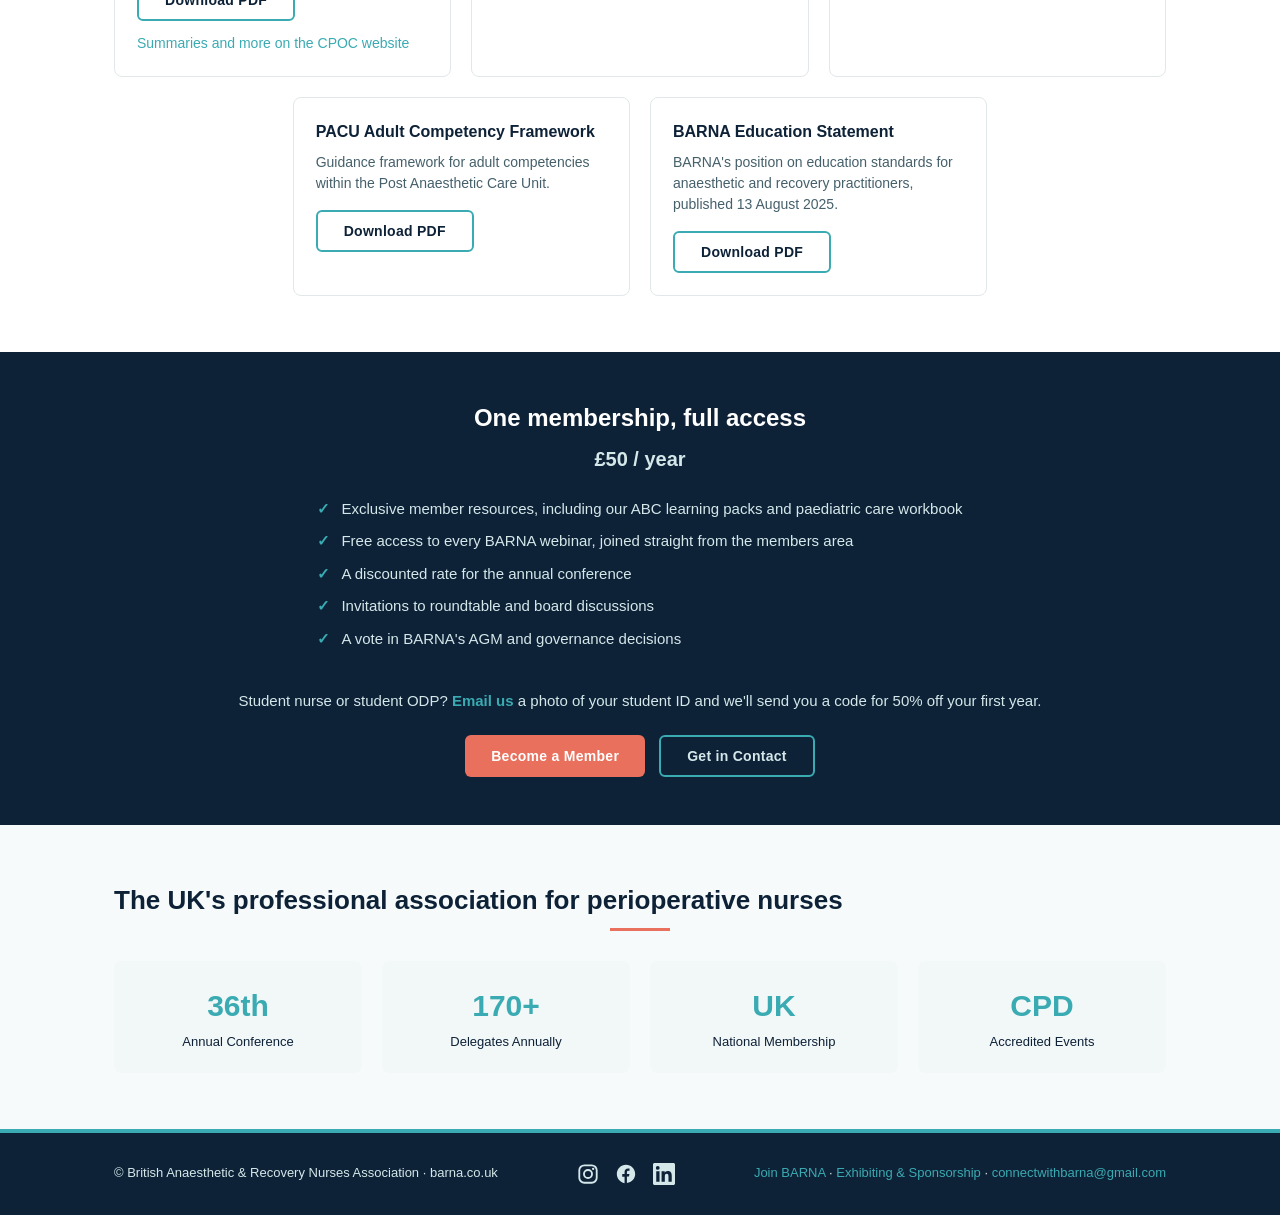
==== commit ffd3bcf1: "Add BADS partner conference: public homepage card, discount code in members area only Co-Authored-By" ====
--- a/index.html
+++ b/index.html
@@ -84,6 +84,19 @@
         <p style="margin-top:10px;">Hosted by ICPAN, the International Collaboration of PeriAnaesthesia Nurses, which BARNA helped found and represents in the UK. Open to everyone, members and non-members alike &mdash; please pass it on to colleagues in perianaesthesia care here and abroad.</p>
       </div>
       <a href="https://www.icpan.org/webinar---10-oct-2026.html" target="_blank" rel="noopener" class="btn btn-teal">Register on ICPAN</a>
+    </div>
+
+    <!-- Partner event shared at the request of Becka Miller, Healthcare Conferences UK (Aug 2026).
+         Not run by BARNA. Delete this card after 25 November 2026. -->
+    <div class="notice-card">
+      <div>
+        <div class="label">PARTNER CONFERENCE &middot; VIRTUAL</div>
+        <h3>Breast Surgery as Day Surgery (BADS Conference)</h3>
+        <p>Wednesday 25 November 2026 &middot; online, one day</p>
+        <p style="margin-top:10px;">A joint virtual conference from the British Association of Day Surgery and Healthcare Conferences UK, on delivering breast procedures, including oncoplastic surgery, as day cases, with the day surgery pathway, current guidance and the use of data.</p>
+        <p style="margin-top:10px;">The promo code for members is on the website, in the <a href="members.html#bads-discount" style="color:var(--teal);">members area</a>. This event is run by Healthcare Conferences UK, not by BARNA.</p>
+      </div>
+      <a href="https://www.healthcareconferencesuk.co.uk/virtual-online-courses/breast-surgery-as-day-surgery" target="_blank" rel="noopener" class="btn btn-teal">Book your place</a>
     </div>
 
     <p style="color:#45606b; font-size:14px; margin:20px 0 0;">Dates for the next round of BARNA's own webinars will be announced here shortly &mdash; past sessions are in the <a href="members.html" style="color:var(--teal);">members area</a>.</p>
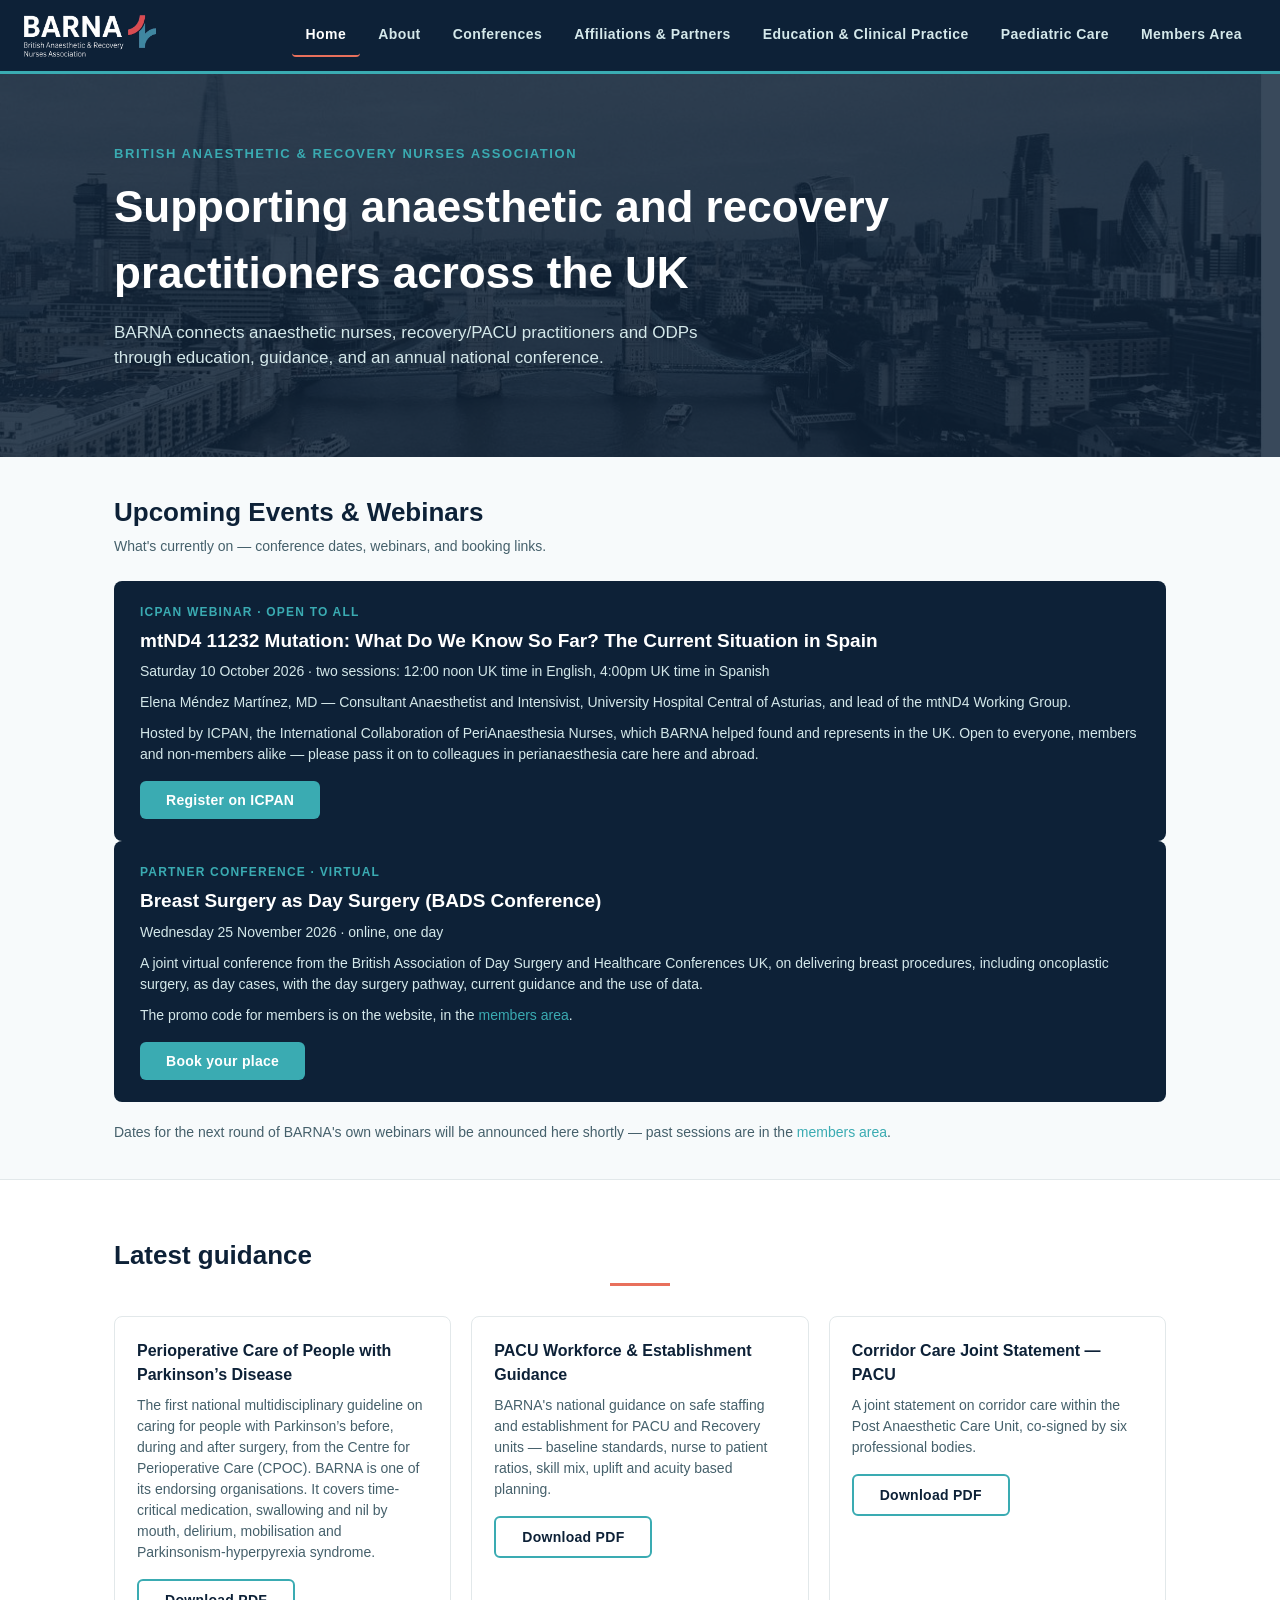
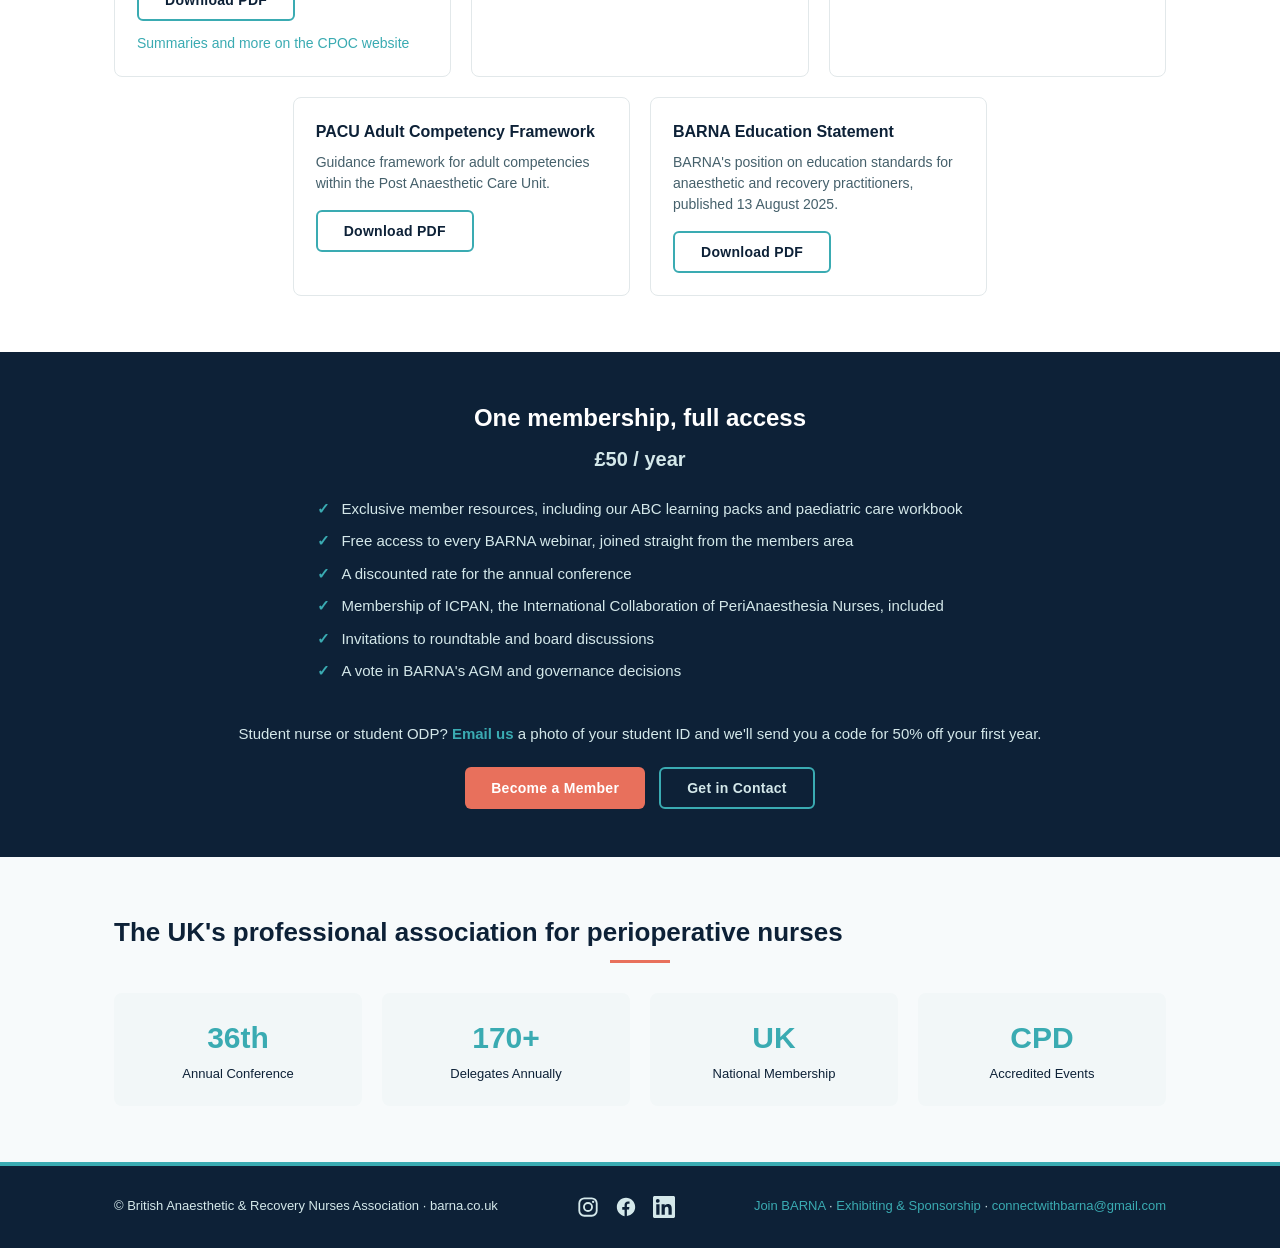
==== commit 8bd5a810: "Drop 'not run by BARNA' line from BADS cards; list ICPAN membership as a member benefit Co-Authored-" ====
--- a/index.html
+++ b/index.html
@@ -94,7 +94,7 @@
         <h3>Breast Surgery as Day Surgery (BADS Conference)</h3>
         <p>Wednesday 25 November 2026 &middot; online, one day</p>
         <p style="margin-top:10px;">A joint virtual conference from the British Association of Day Surgery and Healthcare Conferences UK, on delivering breast procedures, including oncoplastic surgery, as day cases, with the day surgery pathway, current guidance and the use of data.</p>
-        <p style="margin-top:10px;">The promo code for members is on the website, in the <a href="members.html#bads-discount" style="color:var(--teal);">members area</a>. This event is run by Healthcare Conferences UK, not by BARNA.</p>
+        <p style="margin-top:10px;">The promo code for members is on the website, in the <a href="members.html#bads-discount" style="color:var(--teal);">members area</a>.</p>
       </div>
       <a href="https://www.healthcareconferencesuk.co.uk/virtual-online-courses/breast-surgery-as-day-surgery" target="_blank" rel="noopener" class="btn btn-teal">Book your place</a>
     </div>
@@ -151,6 +151,7 @@
       <li>Exclusive member resources, including our ABC learning packs and paediatric care workbook</li>
       <li>Free access to every BARNA webinar, joined straight from the members area</li>
       <li>A discounted rate for the annual conference</li>
+      <li>Membership of ICPAN, the International Collaboration of PeriAnaesthesia Nurses, included</li>
       <li>Invitations to roundtable and board discussions</li>
       <li>A vote in BARNA's AGM and governance decisions</li>
     </ul>
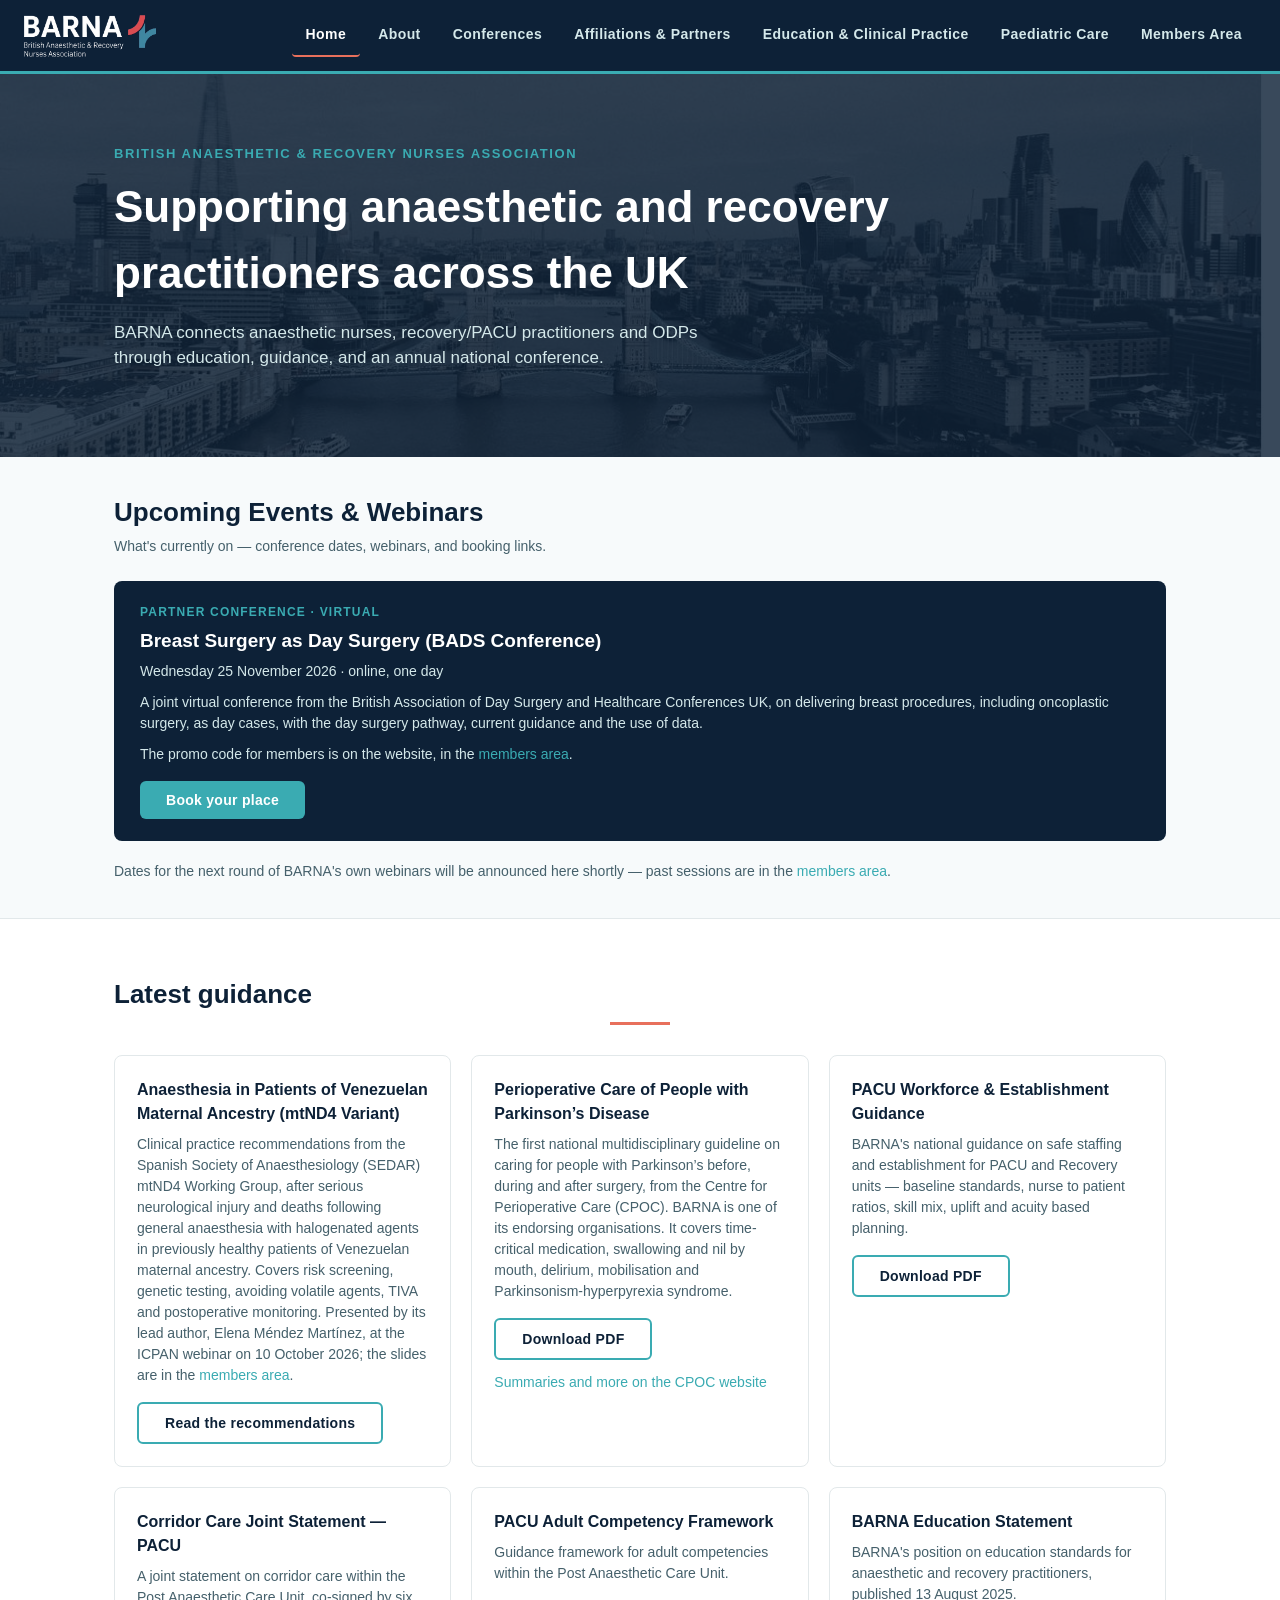
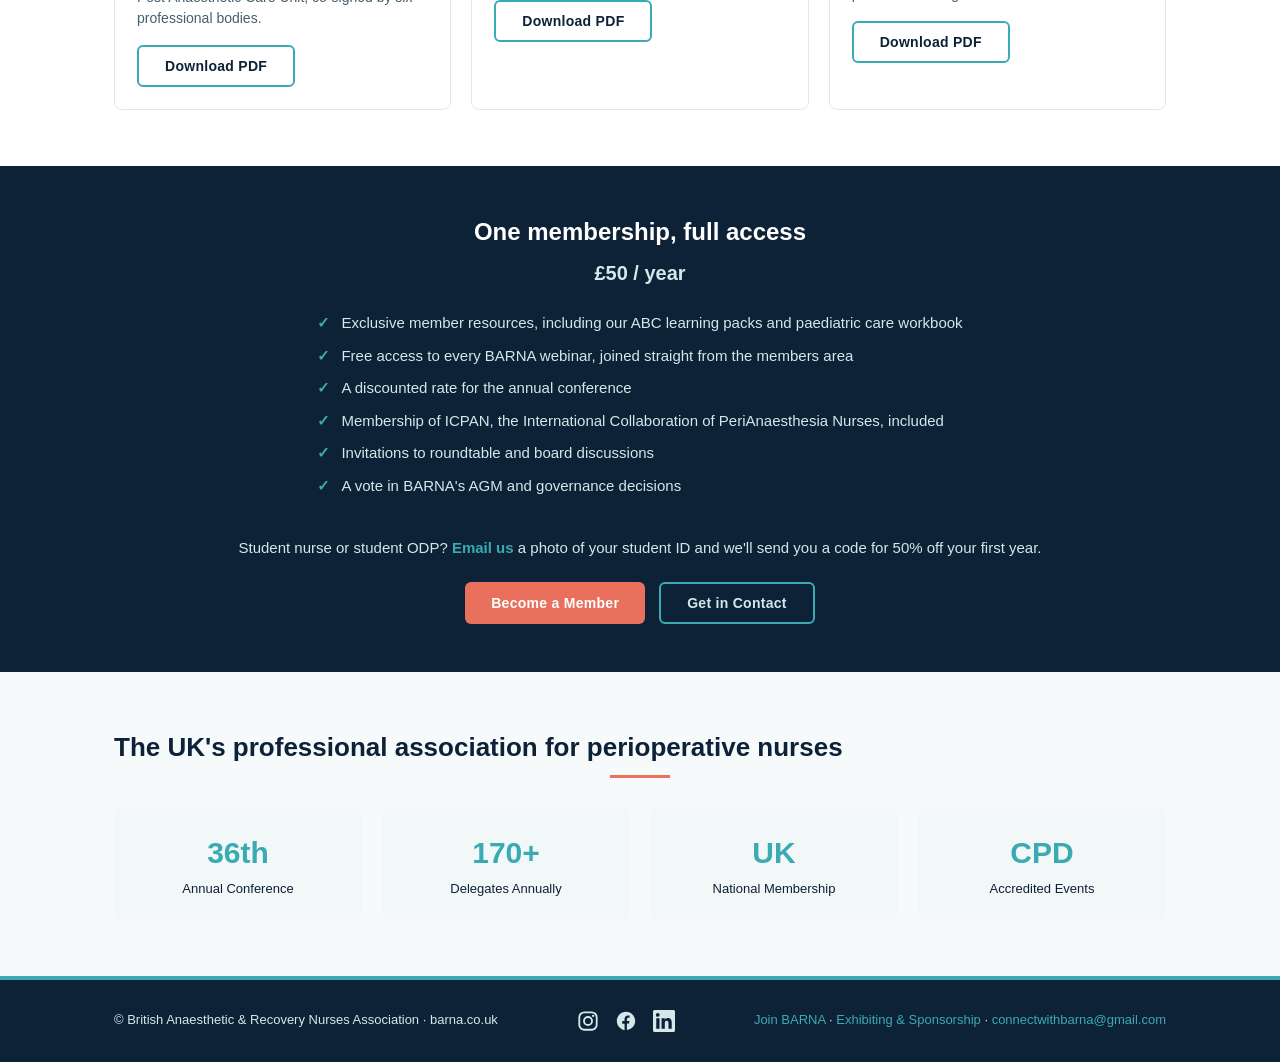
==== commit 6e5a5c54: "ICPAN mtND4 webinar has taken place: slides and animations in the members area Removes the passed IC" ====
--- a/index.html
+++ b/index.html
@@ -71,21 +71,6 @@
     </div>
     -->
 
-    <!-- NOTE: this ICPAN webinar is deliberately repeated in the members area on
-         members.html ("Upcoming Partner Webinar"). ICPAN asked for it to be shared as
-         widely as possible, so it is public here as well as gated there. It is the one
-         event that lives in two places — delete BOTH blocks once 10 Oct 2026 has passed. -->
-    <div class="notice-card">
-      <div>
-        <div class="label">ICPAN WEBINAR &middot; OPEN TO ALL</div>
-        <h3>mtND4 11232 Mutation: What Do We Know So Far? The Current Situation in Spain</h3>
-        <p>Saturday 10 October 2026 &middot; two sessions: 12:00 noon UK time in English, 4:00pm UK time in Spanish</p>
-        <p style="margin-top:10px;">Elena M&eacute;ndez Mart&iacute;nez, MD &mdash; Consultant Anaesthetist and Intensivist, University Hospital Central of Asturias, and lead of the mtND4 Working Group.</p>
-        <p style="margin-top:10px;">Hosted by ICPAN, the International Collaboration of PeriAnaesthesia Nurses, which BARNA helped found and represents in the UK. Open to everyone, members and non-members alike &mdash; please pass it on to colleagues in perianaesthesia care here and abroad.</p>
-      </div>
-      <a href="https://www.icpan.org/webinar---10-oct-2026.html" target="_blank" rel="noopener" class="btn btn-teal">Register on ICPAN</a>
-    </div>
-
     <!-- Partner event shared at the request of Becka Miller, Healthcare Conferences UK (Aug 2026).
          Not run by BARNA. Delete this card after 25 November 2026. -->
     <div class="notice-card">
@@ -110,6 +95,13 @@
     <h2 class="section-title">Latest guidance</h2>
     <hr class="section-divider">
     <div class="resource-grid guidance-grid">
+      <div class="resource-card">
+        <h4>Anaesthesia in Patients of Venezuelan Maternal Ancestry (mtND4 Variant)</h4>
+        <p>Clinical practice recommendations from the Spanish Society of Anaesthesiology (SEDAR) mtND4 Working Group, after serious neurological injury and deaths following general anaesthesia with halogenated agents in previously healthy patients of Venezuelan maternal ancestry. Covers risk screening, genetic testing, avoiding volatile agents, TIVA and postoperative monitoring. Presented by its lead author, Elena M&eacute;ndez Mart&iacute;nez, at the ICPAN webinar on 10 October 2026; the slides are in the <a href="members.html#mtnd4" style="color:var(--teal);">members area</a>.</p>
+        <!-- Links to the journal via DOI rather than a copy here: it is Elsevier's typeset
+             article and not open access, so it is not ours to republish. -->
+        <a href="https://doi.org/10.1016/j.redare.2026.502167" class="btn btn-outline" style="color:var(--navy); border-color:var(--teal);" target="_blank" rel="noopener">Read the recommendations</a>
+      </div>
       <div class="resource-card">
         <h4>Perioperative Care of People with Parkinson&rsquo;s Disease</h4>
         <p>The first national multidisciplinary guideline on caring for people with Parkinson&rsquo;s before, during and after surgery, from the Centre for Perioperative Care (CPOC). BARNA is one of its endorsing organisations. It covers time-critical medication, swallowing and nil by mouth, delirium, mobilisation and Parkinsonism-hyperpyrexia syndrome.</p>
--- a/css/style.css
+++ b/css/style.css
@@ -278,6 +278,16 @@
   font-size: 13px;
   margin-top: 2px;
 }
+/* Short silent clips shown inline under a recording (e.g. animations from a talk) */
+.webinar-videos {
+  display: grid;
+  grid-template-columns: repeat(auto-fit, minmax(240px, 1fr));
+  gap: 12px;
+  margin-top: 12px;
+}
+.webinar-videos figure { margin: 0; }
+.webinar-videos video { width: 100%; height: auto; border-radius: 6px; display: block; background: var(--navy); }
+.webinar-videos figcaption { color: #45606b; font-size: 13px; margin-top: 4px; }
 
 /* ---------- Past webinar archive (collapsed by default to keep the page short) ---------- */
 .webinar-archive {
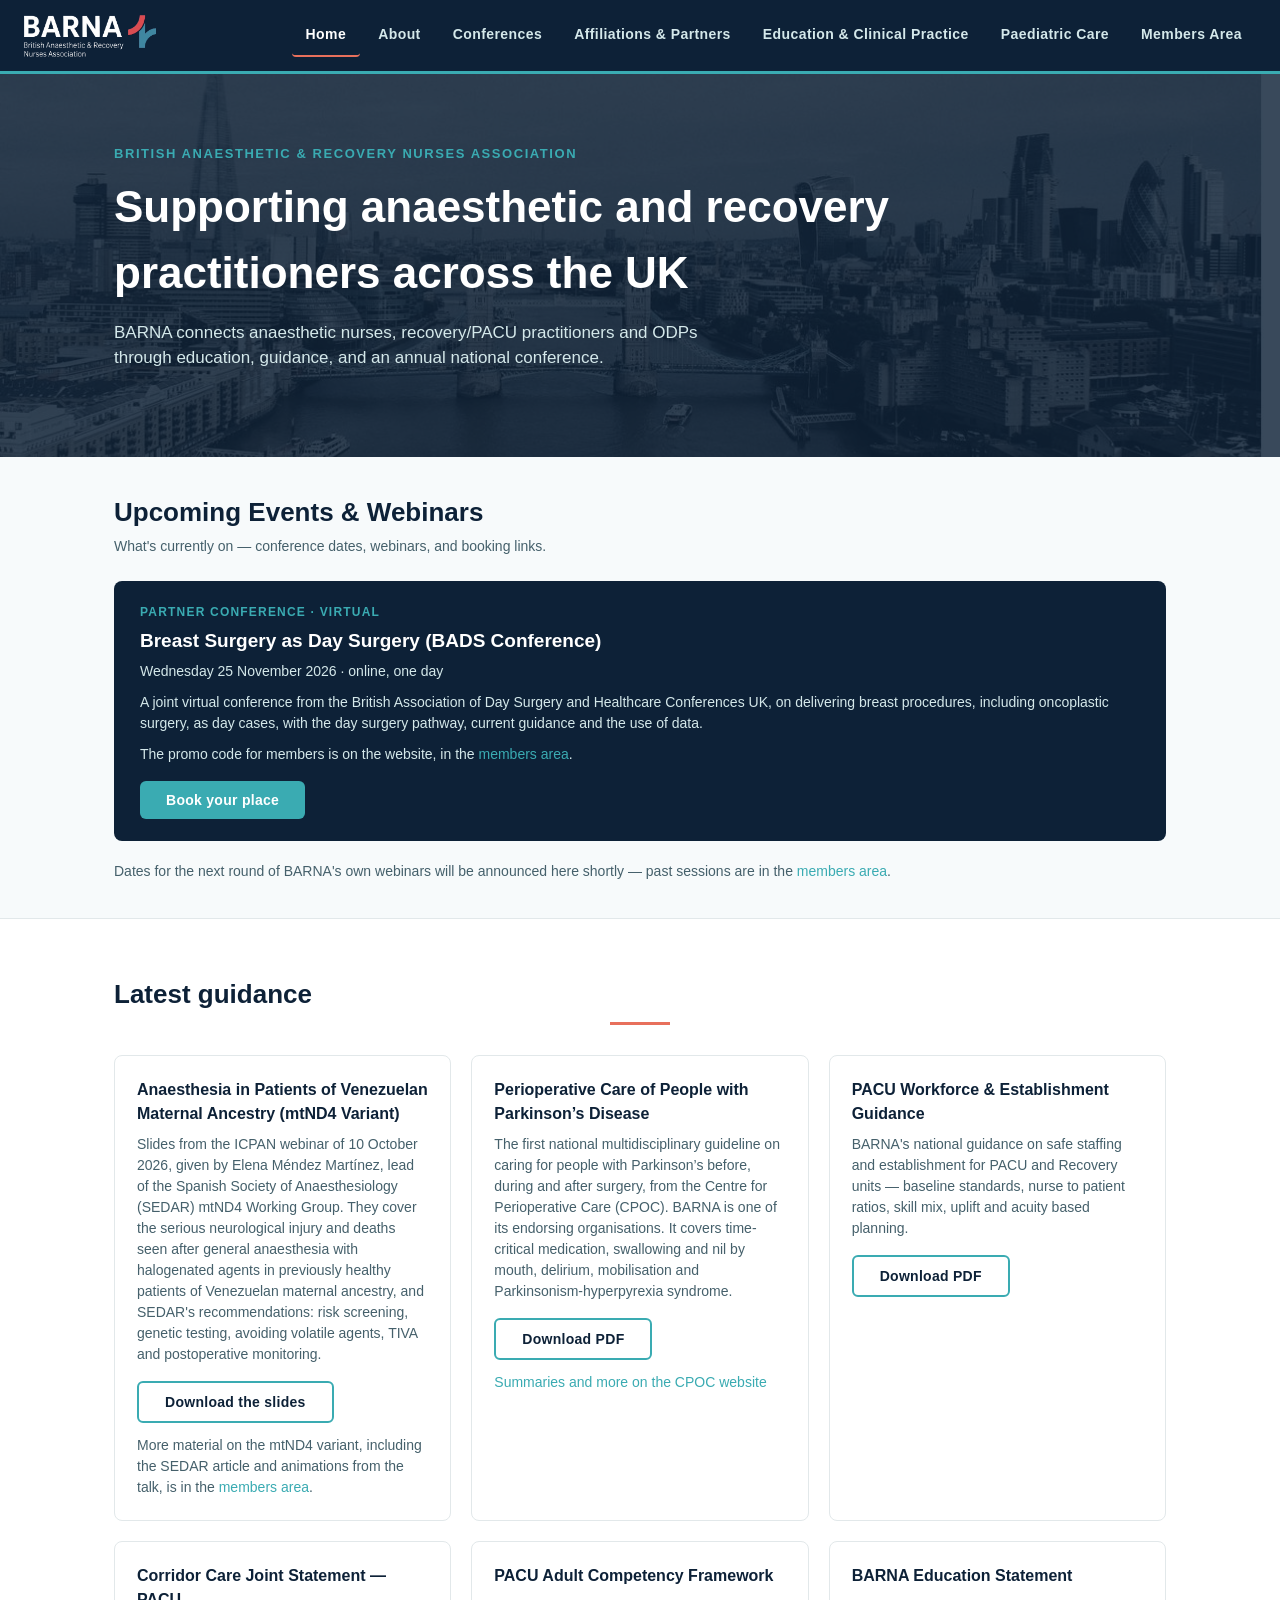
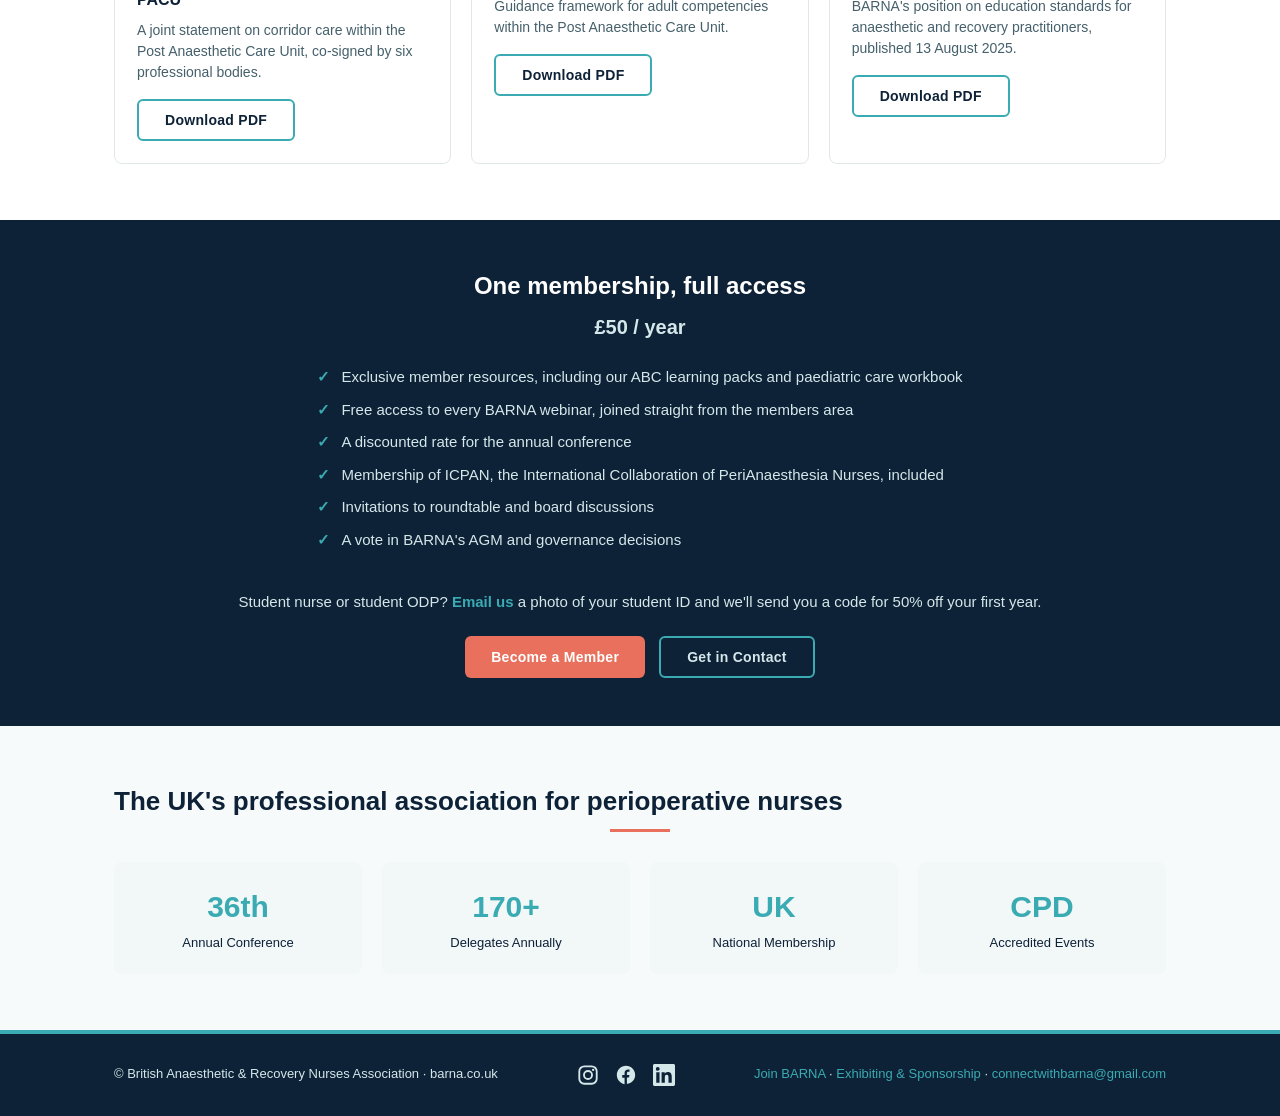
==== commit 6d2c9223: "mtND4: slides open to all on the homepage, SEDAR article in the members area Isabel Diez Martin, who" ====
--- a/index.html
+++ b/index.html
@@ -97,10 +97,12 @@
     <div class="resource-grid guidance-grid">
       <div class="resource-card">
         <h4>Anaesthesia in Patients of Venezuelan Maternal Ancestry (mtND4 Variant)</h4>
-        <p>Clinical practice recommendations from the Spanish Society of Anaesthesiology (SEDAR) mtND4 Working Group, after serious neurological injury and deaths following general anaesthesia with halogenated agents in previously healthy patients of Venezuelan maternal ancestry. Covers risk screening, genetic testing, avoiding volatile agents, TIVA and postoperative monitoring. Presented by its lead author, Elena M&eacute;ndez Mart&iacute;nez, at the ICPAN webinar on 10 October 2026; the slides are in the <a href="members.html#mtnd4" style="color:var(--teal);">members area</a>.</p>
-        <!-- Links to the journal via DOI rather than a copy here: it is Elsevier's typeset
-             article and not open access, so it is not ours to republish. -->
-        <a href="https://doi.org/10.1016/j.redare.2026.502167" class="btn btn-outline" style="color:var(--navy); border-color:var(--teal);" target="_blank" rel="noopener">Read the recommendations</a>
+        <p>Slides from the ICPAN webinar of 10 October 2026, given by Elena M&eacute;ndez Mart&iacute;nez, lead of the Spanish Society of Anaesthesiology (SEDAR) mtND4 Working Group. They cover the serious neurological injury and deaths seen after general anaesthesia with halogenated agents in previously healthy patients of Venezuelan maternal ancestry, and SEDAR's recommendations: risk screening, genetic testing, avoiding volatile agents, TIVA and postoperative monitoring.</p>
+        <!-- Slides public, SEDAR article and animations in the members area: Mike's split,
+             agreed with Isabel Diez Martin, who passed on the material, 10 Oct 2026
+             ("Everything can be open"). -->
+        <a href="assets/documents/webinars/icpan_mtnd4_elena_mendez_slides_oct_2026.pdf" class="btn btn-outline" style="color:var(--navy); border-color:var(--teal);" target="_blank" rel="noopener">Download the slides</a>
+        <p style="margin:12px 0 0;">More material on the mtND4 variant, including the SEDAR article and animations from the talk, is in the <a href="members.html#mtnd4" style="color:var(--teal);">members area</a>.</p>
       </div>
       <div class="resource-card">
         <h4>Perioperative Care of People with Parkinson&rsquo;s Disease</h4>
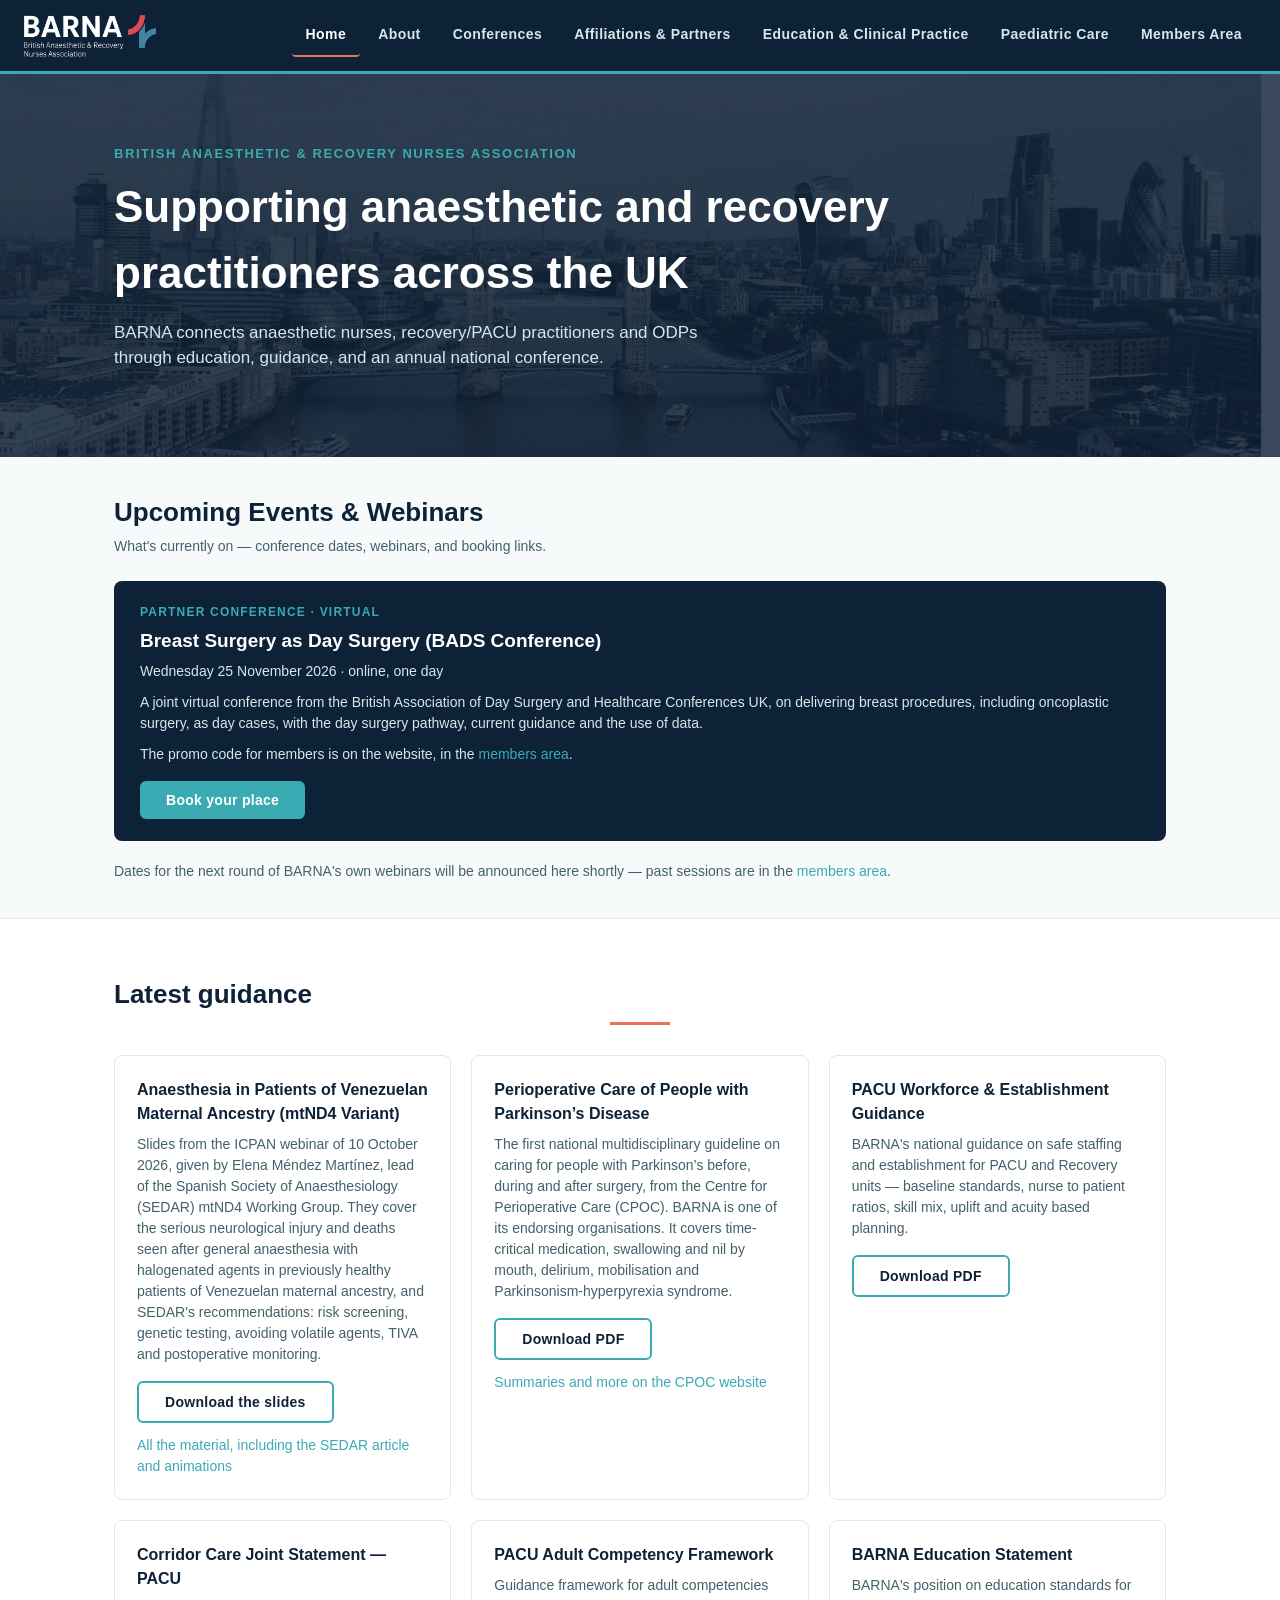
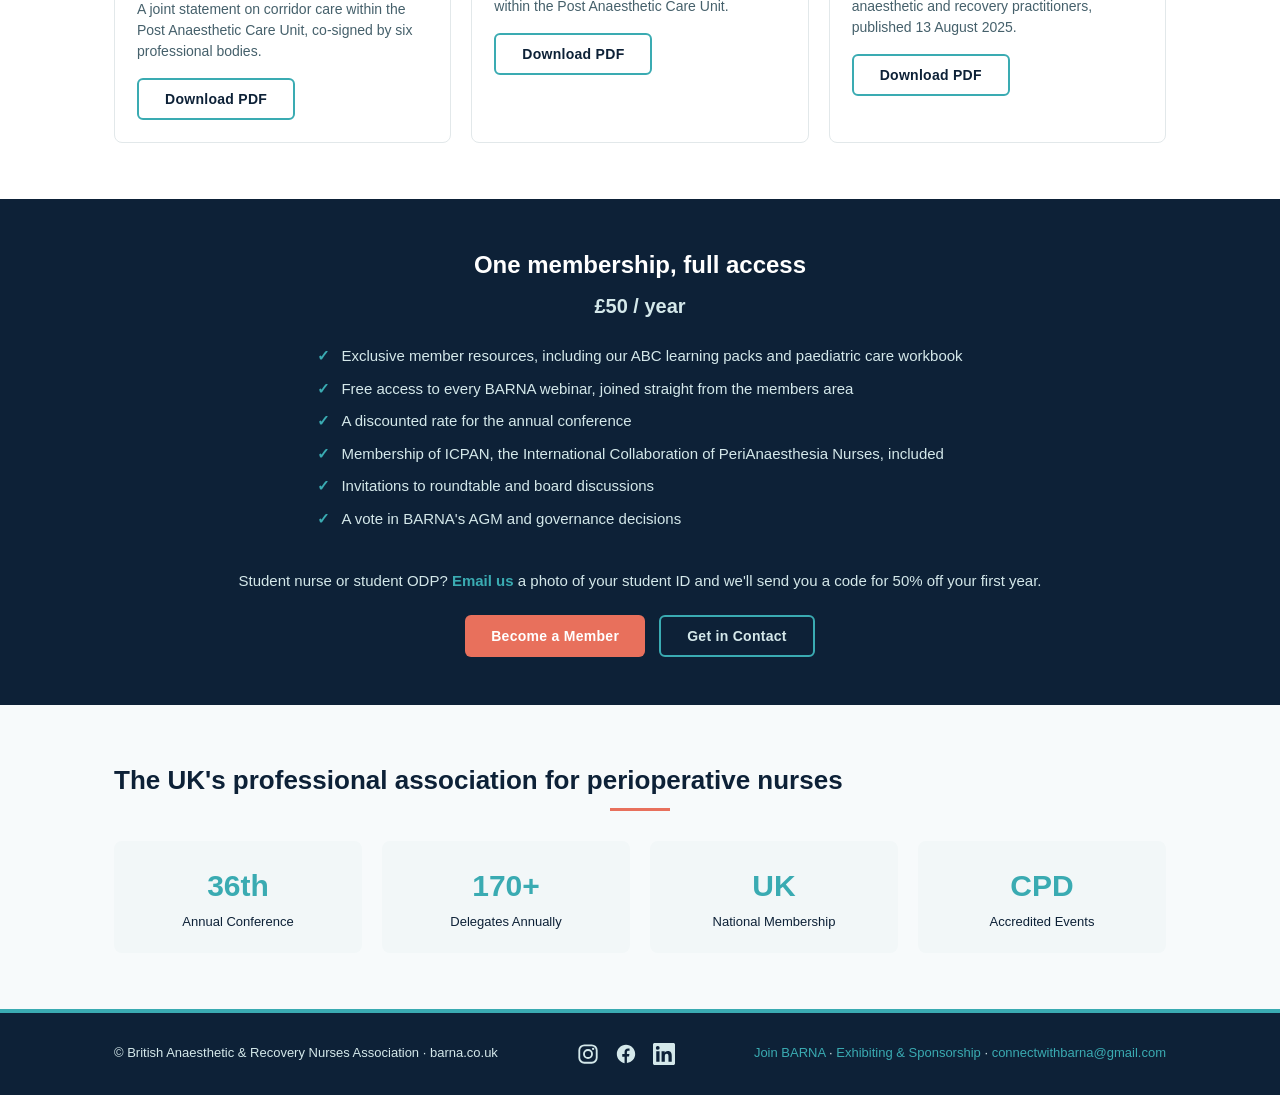
==== commit 71b6a842: "mtND4: everything open to all, in its own section on Education & Clinical Practice Isabel Diez Marti" ====
--- a/index.html
+++ b/index.html
@@ -98,11 +98,10 @@
       <div class="resource-card">
         <h4>Anaesthesia in Patients of Venezuelan Maternal Ancestry (mtND4 Variant)</h4>
         <p>Slides from the ICPAN webinar of 10 October 2026, given by Elena M&eacute;ndez Mart&iacute;nez, lead of the Spanish Society of Anaesthesiology (SEDAR) mtND4 Working Group. They cover the serious neurological injury and deaths seen after general anaesthesia with halogenated agents in previously healthy patients of Venezuelan maternal ancestry, and SEDAR's recommendations: risk screening, genetic testing, avoiding volatile agents, TIVA and postoperative monitoring.</p>
-        <!-- Slides public, SEDAR article and animations in the members area: Mike's split,
-             agreed with Isabel Diez Martin, who passed on the material, 10 Oct 2026
-             ("Everything can be open"). -->
+        <!-- All of it is open to everyone (Isabel Diez Martin, 10 Oct 2026). The full set
+             lives on education-clinical.html#mtnd4; this card just points there. -->
         <a href="assets/documents/webinars/icpan_mtnd4_elena_mendez_slides_oct_2026.pdf" class="btn btn-outline" style="color:var(--navy); border-color:var(--teal);" target="_blank" rel="noopener">Download the slides</a>
-        <p style="margin:12px 0 0;">More material on the mtND4 variant, including the SEDAR article and animations from the talk, is in the <a href="members.html#mtnd4" style="color:var(--teal);">members area</a>.</p>
+        <p style="margin:12px 0 0;"><a href="education-clinical.html#mtnd4" style="color:var(--teal);">All the material, including the SEDAR article and animations</a></p>
       </div>
       <div class="resource-card">
         <h4>Perioperative Care of People with Parkinson&rsquo;s Disease</h4>
